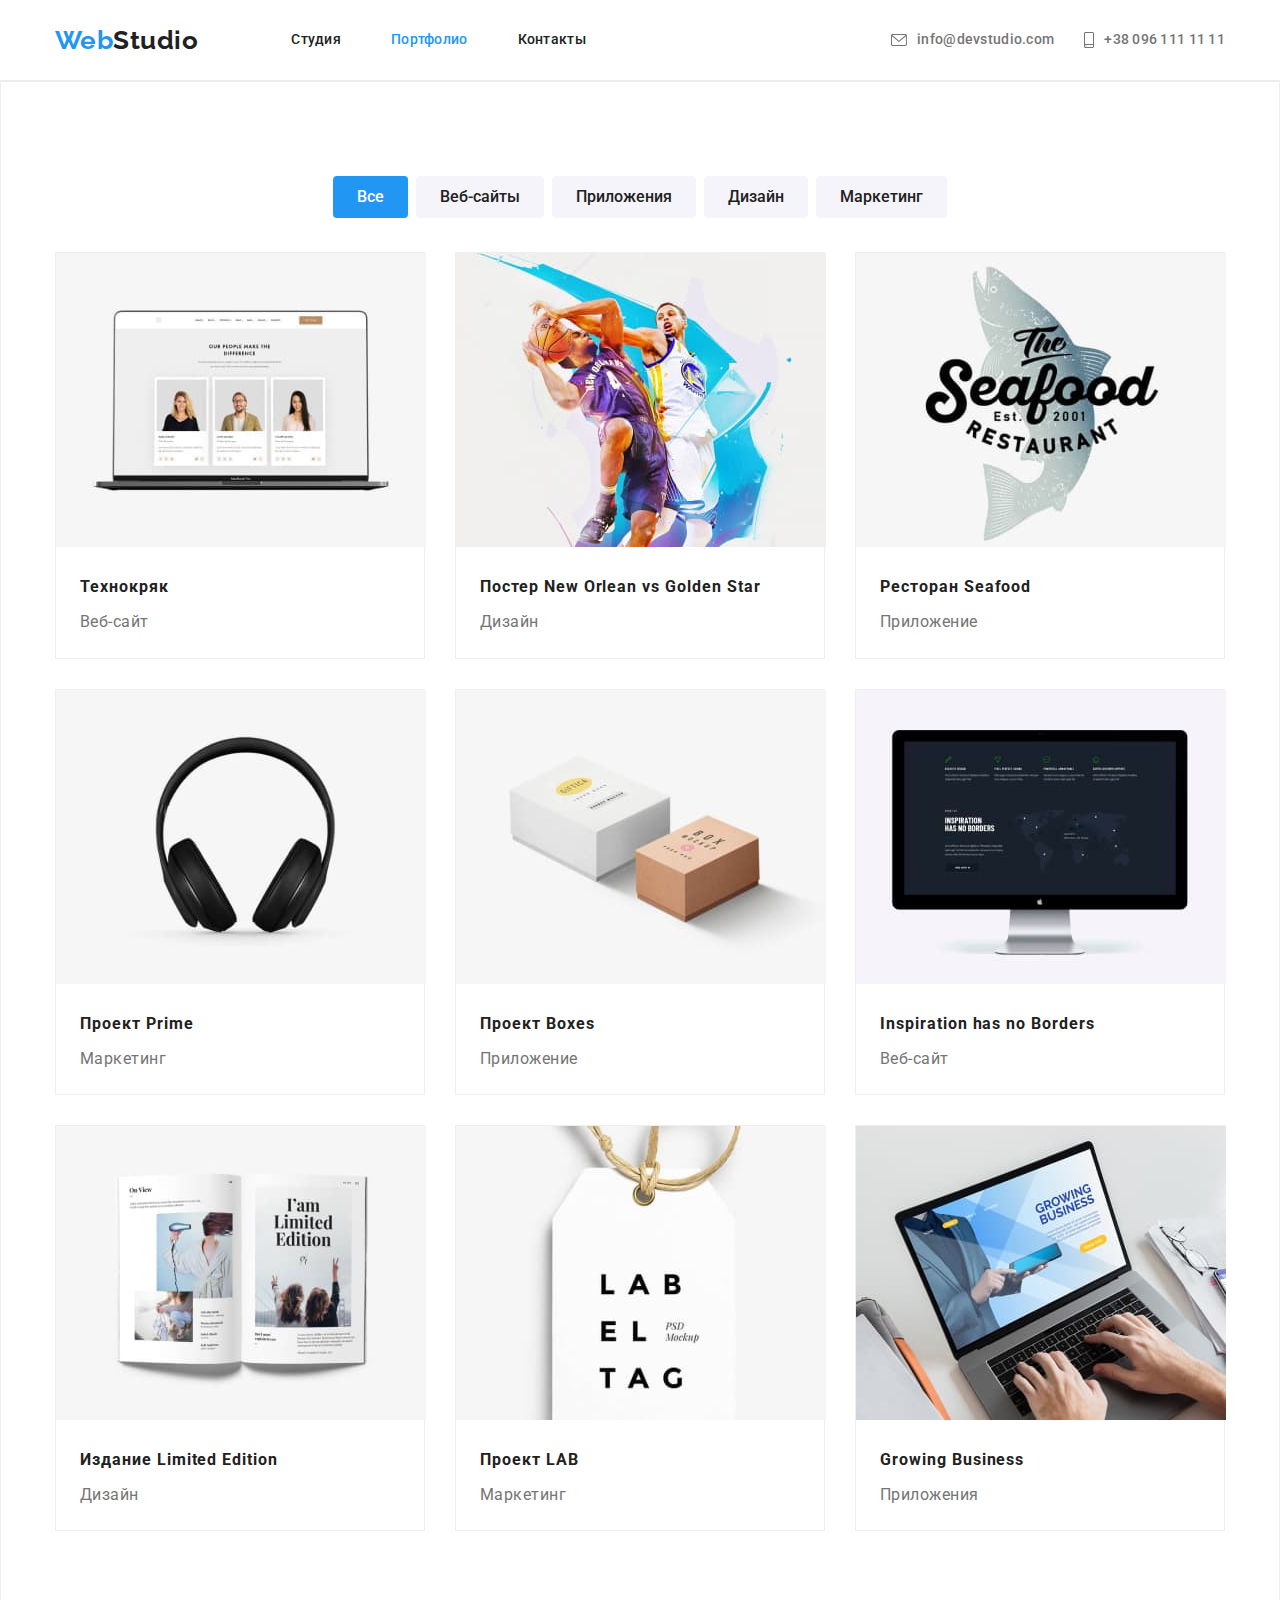
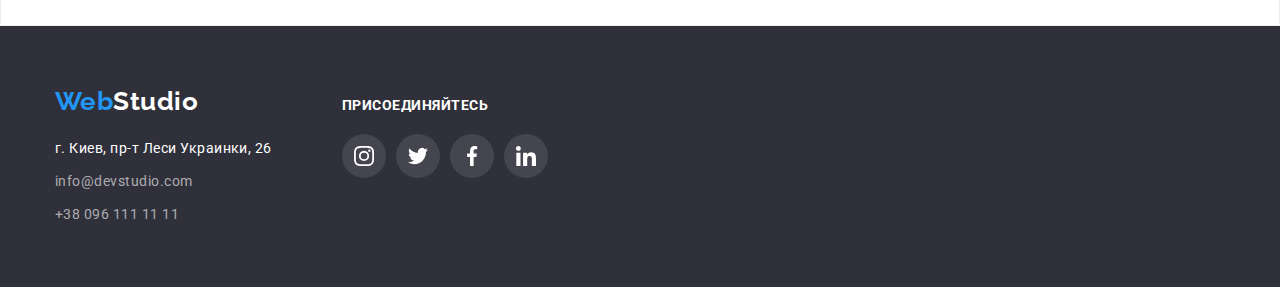
==== portfolio.html @ b1243d4d "start" ====
<!DOCTYPE html>
<html lang="en">
<head>
    <meta charset="UTF-8">
    <meta http-equiv="X-UA-Compatible" content="IE=edge">
    <meta name="viewport" content="width=device-width, initial-scale=1.0">
    <title>Portfolio</title>
    <link rel="stylesheet" href="https://cdnjs.cloudflare.com/ajax/libs/modern-normalize/1.1.0/modern-normalize.min.css">
    <link href="https://fonts.googleapis.com/css2?family=Raleway:wght@700&family=Roboto:wght@400;500;700;900&display=swap"
        rel="stylesheet">
    <link rel="stylesheet" href="./css/styles.css" />
</head>
<body>
    <!-- Шапка-->
    <header class="header-page">
        <div class="container logo-nav-contacts">
            <nav class="logo-nav">
                <a href="./index.html" class="logo"><span class="logostyle">Web</span>Studio</a>
                <ul class="site-nav list">
                    <li class="item"><a href="./index.html" class="link">Студия</a></li>
                    <li class="item"><a href="./portfolio.html" class="link current">Портфолио</a></li>
                    <li class="item"><a href="./contacts.html" class="link">Контакты</a></li>
                </ul>
            </nav>
            <ul class="header-address list">
                <li class="contact-item">
                    <a href="mailto:info@devstudio.com" class="header-contact">
                        <svg class="contact-icon" width="16" height="12">
                            <use href="./images/icon.svg#icon-mail"></use>
                        </svg>
                        info@devstudio.com</a>
                </li>
                <li class="contact-item">
                    <a href="tel:+380961111111" class="header-contact">
                        <svg class="contact-icon" width="10" height="16">
                            <use href="./images/icon.svg#icon-mobile"></use>
                        </svg>
                        +38 096 111 11 11</a>
                </li>
            </ul>
        </div>
    </header>
<main>
    <!-- Наши проекты -->
    <section class="section project">
    <div class="container">
        <h1 class="visually-hidden">Наши проекты</h1>
        <ul class="button-type list">
            <li class="project-item"><button type="button" class="button-projects all">Все</button></li>
            <li class="project-item"><button type="button" class="button-projects">Веб-сайты</button></li>
            <li class="project-item"><button type="button" class="button-projects">Приложения</button></li>
            <li class="project-item"><button type="button" class="button-projects">Дизайн</button></li>
            <li class="project-item"><button type="button" class="button-projects">Маркетинг</button></li>
        </ul>
        <ul class="projects-type list">
            <li class="project-box">
                <img src="./images/techcrack.jpg" alt="techcrack" class="project-img" />
                <h3 class="portfolio-projects">Технокряк</h3>
                <p class="portfolio-type">Веб-сайт</p>
            </li>
            <li class="project-box">
                <img src="./images/New-Orlean.jpg" alt="Poster New Orlean" class="project-img" />
                <h3 class="portfolio-projects">Постер New Orlean vs Golden Star</h3>
                <p class="portfolio-type">Дизайн</p>
            </li>
            <li class="project-box">
                <img src="./images/restaraunt-sea-food.jpg" alt="restaraunt Sea Food" class="project-img" />
                <h3 class="portfolio-projects">Ресторан Seafood</h3>
                <p class="portfolio-type">Приложение</p>
            </li>
            <li class="project-box">
                <img src="./images/project-prime.jpg" alt="project Prime" class="project-img" />
                <h3 class="portfolio-projects">Проект Prime</h3>
                <p class="portfolio-type">Маркетинг</p>
            </li>
            <li class="project-box">
                <img src="./images/project-boxes.jpg" alt="project Boxes" class="project-img" />
                <h3 class="portfolio-projects">Проект Boxes</h3>
                <p class="portfolio-type">Приложение</p>
            </li>
            <li class="project-box">
                <img src="./images/inspirations.jpg" alt="Inspiration has no Borders" class="project-img" />
                <h3 class="portfolio-projects">Inspiration has no Borders</h3>
                <p class="portfolio-type">Веб-сайт</p>
            </li>
            <li class="project-box">
                <img src="./images/limited-edition.jpg" alt="Limited Edition" class="project-img" />
                <h3 class="portfolio-projects">Издание Limited Edition</h3>
                <p class="portfolio-type">Дизайн</p>
            </li>
            <li class="project-box">
                <img src="./images/project-lab.jpg" alt="project LAB" class="project-img" />
                <h3 class="portfolio-projects">Проект LAB</h3>
                <p class="portfolio-type">Маркетинг</p>
            </li>
            <li class="project-box">
                <img src="./images/growing-business.jpg" alt="Growing Business" class="project-img" />
                <h3 class="portfolio-projects">Growing Business</h3>
                <p class="portfolio-type">Приложения</p>
            </li>
        </ul>
    </div>
    </section>
</main>
        <!--подвал-->
        <footer class="footer-main">
            <div class="container footer">
                <div class="footer-logo-address">
                    <a href="./index.html" class="logo"><span class="logostyle">Web</span>Studio</a>
                    <address class="footer-address">
                        <ul class="address list">
                            <li class="address-item"><a href="" class="location">г. Киев, пр-т Леси Украинки, 26</a></li>
                            <li class="address-item"><a href="mailto:info@devstudio.com"
                                    class="footer-contacts">info@devstudio.com</a></li>
                            <li class="address-item"><a href="tel:+380961111111" class="footer-contacts">+38 096 111 11 11</a>
                            </li>
                        </ul>
                    </address>
                </div>
                <div class="footer-social">
                    <h3 class="social-title">Присоединяйтесь</h3>
                    <ul class="social list">
                        <li class="social-item">
                            <button class="button-social">
                                <svg class="button-icon-social" width="20" height="20">
                                    <use href="./images/icon.svg#icon-instagram"></use>
                                </svg>
                            </button>
                        </li>
                        <li class="social-item">
                            <button class="button-social">
                                <svg class="button-icon-social" width="20" height="20">
                                    <use href="./images/icon.svg#icon-twitter"></use>
                                </svg>
                            </button>
                        </li>
                        <li class="social-item">
                            <button class="button-social">
                                <svg class="button-icon-social" width="20" height="20">
                                    <use href="./images/icon.svg#icon-facebook"></use>
                                </svg>
                            </button>
                        </li>
                        <li class="social-item">
                            <button class="button-social">
                                <svg class="button-icon-social" width="20" height="20">
                                    <use href="./images/icon.svg#icon-linkedin"></use>
                                </svg>
                            </button>
                        </li>
                    </ul>
                </div>
            </div>
        </footer>
    </body>
</html>
---- css/styles.css ----
:root {
    --primary-text-color: #212121;
    --secondary-text-color: #757575;
    --title-text-color: #212121;
    --accent-color: #2196F3;
    --primary-white-color: #ffffff;
    --secondary-background-color: #2F303A;
    --primary-icon-color: #AFB1B8;
}
body { background: #ffffff;
    color: var(--primary-text-color);
    font-family: Roboto, sans-serif;
    letter-spacing: 0.03em;
}
/*Утилиты для списков*/
.list {
    list-style: none;
    padding: 0;
    margin: 0;

}
/* Контейнер */
.container {
    margin: 0 auto;
    width: 1200px;
    padding-left: 15px;
    padding-right: 15px;
}
/* Базовые параметры секций */
.section {
    padding-top: 94px;
    padding-bottom: 94px;
}
/* Загаловки секций*/
.section-title {
    margin-top: 0;
    margin-bottom: 50px;
    text-align: center;
    color: var(--primary-text-color);
    font-weight: 700;
    font-size: 36px;
    line-height: 1.17;
}
/* Линия для шапки */
.header-page {
    border-bottom: 1px solid #ECECEC;
    background-color: var(--primary-white-color);
}
/* Логотип */
.logo {
    color: var(--primary-text-color);
    font-family: Raleway, sans-serif;
    font-size: 26px;
    font-weight: 700;
    line-height: 1.19;
    text-decoration: none;
}
.logostyle {
    color: var(--accent-color)
}
/*Шапка*/
.logo-nav-contacts {
    display: flex;
    align-items: center;
}
/*Навигация в шапке*/
.logo-nav {
    display: flex;
    align-items: center;
}

.link {
    color: var(--primary-text-color);
    font-size: 14px;
    font-weight: 500;
    line-height: 1.14;
    letter-spacing: 0.02em;
    text-decoration: none;
}
.site-nav {
    display: flex;
    margin-left: 93px;
}
    .site-nav .item {
    margin-right: 50px;
}
/*второй вариант отступа(для конспекта)
.site-nav .item:not(:last-child)
margin-rigth:40px; 
----------------------------*/

.site-nav .link {
    display: block;
    padding-top: 32px;
    padding-bottom: 32px;
}
.site-nav .link:hover,
.site-nav .link:focus {
    color: var(--accent-color);
}
.site-nav .link.current {
    color: var(--accent-color);
}
/* Контакты в шапке */
.header-address {
    display: flex;
    margin-left: auto;
    align-items: center;
}
.header-address .contact-item+.contact-item {
    margin-left: 30px;
}
.header-contact {
    display: flex;
    font-size: 14px;
    font-weight: 500;
    line-height: 1.14;
    letter-spacing: 0.02em;
    text-decoration: none;
    color: var(--secondary-text-color);
    align-items: center;
    justify-content: center;
    padding-top: 32px;
    padding-bottom: 32px;
}
.header-contact:hover,
.header-contact:focus {
    color: var(--accent-color)
}
.contact-icon {
    margin-right: 10px;
    fill: currentColor; 
    vertical-align:middle;
}
/* Hero / Эффективные решения */
.section.hero { 
    background-repeat: no-repeat;
    background-position: center;
    background-size: cover;
    background-color: #C4C4C4;
    border: 1px solid #000000;
    text-align: center;
    max-width: 1600px;
    padding: 200px 0;
    margin-left: auto;
    margin-right: auto;
    background-image: linear-gradient(
        to right,
    rgba(47, 48, 58, 0.4),
    rgba(47, 48, 58, 0.4)),
    url(../images/main-img.jpg);
}
.hero-title {
    margin-top: 0;
    margin-bottom: 0;
    color: var(--primary-white-color);
    font-weight: 900;
    font-size: 44px;
    line-height: 1.36;
    letter-spacing: 0.06em;
    text-transform: uppercase;
    max-width: 700px;
    margin-left: auto;
    margin-right: auto;
}
.button-primary {
    color: var(--primary-white-color);
    background-color: var(--accent-color);
    font-weight: 700;
    font-size: 16px;
    line-height: 1.88;
    letter-spacing: 0.06em;
    text-align: center;
    text-decoration: none;
    box-shadow: 0px 4px 4px rgba(0, 0, 0, 0.15);
    border-radius: 4px;
    border-color: transparent;
    padding: 10px 32px;
    min-width: 200px;
    margin-top: 30px;
    cursor: pointer;
}
/* Hidden */
.visually-hidden {
    position: absolute;
    width: 1px;
    height: 1px;
    margin: -1px;
    border: 0;
    padding: 0;

    white-space: nowrap;
    clip-path: inset(100%);
    clip: rect(0 0 0 0);
    overflow: hidden;
}
/* Work / Наши преймущества (с условным заголовком) */
.section.work{
    margin-top: 0;
    margin-bottom: 0;
    padding-top: 94px;
    padding-bottom: 0;
    background-color: #ffffff;
}
.work {
    display: flex;
}
.work-item {
    margin-right: 30px;
}
.work-item:last-child {
    margin-right: 0;
}

.button-work {
    background-color: #F5F4FA;
    display: flex;
    width: 270px;
    height: 120px;
    border: none;
    margin-bottom: 30px;
    padding: 0;
    align-items: center;
    justify-content: center;
}
.button-icon-work {
    width: 70px;
    height: 70px;
}
.work-title {
    font-weight: 700;
    font-size: 14px;
    line-height: 1.14;
    text-transform: uppercase;
    margin-top: 0;
    margin-bottom: 10px;
}
.work-description {
    margin-top: 0;
    margin-bottom: 0;
    font-size: 14px;
    font-weight: 400;
    line-height: 1.71;
    color: var(--secondary-text-color);
}
/* Services / Чем мы занимаемся */
.about {
    display: flex;
}

.about .item {
    margin-right: 30px;
}
.about .item:last-child {
    margin-right: 0;
}
/* Изображения для about */
.about-image {
    width: 370px;
}
/* Our team / Наша команда*/
.section.team {
    background-color: #F5F4FA;
}
.team-box {
    display: flex;
}
.team-item {
    width: 270px;
    margin-top: 0;
    margin-bottom: 0;
    margin-right: 30px;
    background-color: #ffffff;
    box-shadow: 0px 1px 3px rgba(0, 0, 0, 0.12),
                0px 1px 1px rgba(0, 0, 0, 0.14),
                0px 2px 1px rgba(0, 0, 0, 0.2);
    border-radius: 0px 0px 4px 4px;
}
.team-item:last-child {
    margin-right: 0;
}
.our-team {
    margin-top: 0;
    margin-bottom: 10px;
    font-size: 16px;
    font-weight: 500;
    line-height: 1.17;
}
.team-speciality {
    margin-top: 0;
    margin-bottom: 16px;
    font-size: 16px;
    font-weight: 400;
    line-height: 1.17;
    color: var(--secondary-text-color);
}
.team-thumbs {
    padding-top: 30px;
    padding-bottom: 30px;
    padding-left: 32px;
    padding-right: 32px;
    text-align: center;
}
/* Кнопки social link*/
.team-social.list {
    display: flex;

}
.team-social-item {
    display: flex;
    margin-right: 10px;
}
.team-social-item:last-child {
    margin-right: 0;
}
.button-team-social {
    display: flex;
    padding: 0;
    border: none;
    color: var(--primary-icon-color);
    background: #ffffff;
    width: 44px;
    height: 44px;
    align-items: center;
    justify-content: center;
}
.button-team-icon-social {
    fill: currentColor;
    width: 20px;
    height: 20px;
}
.button-team-social:hover {
    color: #ffffff;
    background-color: var(--accent-color);
    border: none;
    border-radius: 50%;
}
/* Clients / Постоянные клиенты */
.clients.list {
    display: flex;
}
.clients-item {
    margin-right: 30px;
}
.clients-item:last-child {
    margin-right: 0;
}
.button-clients {
    display: flex;
    border: 1px solid var(--primary-icon-color);
    border-radius: 4px;
    color: var(--primary-icon-color);
    width: 170px;
    height: 92px;
    cursor: pointer;
    align-items: center;
    justify-content: center;
}
.button-icon-clients {
    fill: currentcolor;
    width: 106px;
    height: 60px;
}
.button-clients:hover {
    color: var(--accent-color);
    border: 1px solid var(--accent-color);
}
/*Подвал*/
footer {
    background-color: var(--secondary-background-color);
    padding: 60px 0;
}
.footer-logo-address > .logo {
    color: #ffffff;
}
address {
    margin-top: 20px;
    margin-bottom: 0;
}
.address-item {
    margin-bottom: 9px;
}
.address-item:last-child {
    margin-bottom: 0;
}
.location {
    color: #FFFFFF;
    font-size: 14px;
    font-weight: 400;
    line-height: 1.71;
    text-decoration: none;
    font-style: normal;
}
.footer-contacts {
    color: rgba(255, 255, 255, 0.6);
    font-size: 14px;
    font-weight: 400;
    line-height: 1.71;
    text-decoration: none;
    font-style: normal;
}

.footer-contacts:hover,
.footer-contacts:focus {
    color: var(--accent-color);
}
.footer-main {
    padding-top: 60px;
    padding-bottom: 60px;
}
.footer {
    display: flex;
    flex-direction: row;
    align-items: baseline;
}
.footer-logo-address {
    padding: 0;
    margin-right: 70px;
}

.social-title {
    margin: 0;
    font-weight: 700;
    font-size: 14px;
    line-height: 1.14;
    text-transform: uppercase;
    color: var(--primary-white-color);
}
/* Кнопки social link в подвале */
.social.list {
    display: flex;
    margin-top: 20px;
}
.social-item {
    display: flex;
    margin-right: 10px;
}
.social-item:last-child {
    margin-right: 0;
}
.button-social {
    display: flex;
    padding: 0;
    border: none;
    border-radius: 50%;
    color: #ffffff;
    background: rgba(255, 255, 255, 0.1);
    width: 44px;
    height: 44px;
    align-items: center;
    justify-content: center;
}
.button-icon-social {
    fill: currentcolor;
    width: 20px;
    height: 20px;
}
.button-social:hover {
    background-color: var(--accent-color)
}
/*Портфолио*/
.section.project {
    background-color: #ffffff;
    border: 1px solid #EEEEEE;
}
/*Кнопки в портфолио (с условным заголовком)*/
.button-type {
    display: flex;
    margin-bottom: 34px;
    margin-top: 0;
    justify-content: center;
}
.button-projects {
    color: var(--primary-text-color);
    background-color: #F5F4FA;
    font-weight: 500;
    font-size: 16px;
    line-height: 1.63;
    border-radius: 4px;
    border-color: transparent;
    padding: 6px 22px 6px 22px;
    cursor: pointer;
}
.button-projects:hover,
.button-projects:focus {
    color: var(--primary-white-color);
    background-color: var(--accent-color);
}
.button-projects.all {
    color: var(--primary-white-color);
    background-color: var(--accent-color);
}
/* Projects / Cписок проектов в портфолио */
.projects-type {
    display: flex;
    flex-wrap: wrap;
}
.project-box {
    background: #FFFFFF;
    border: 1px solid #EEEEEE;
    width: 370px;
    margin-right: 30px;
    margin-bottom: 30px;
}
.project-box:nth-child(3n) {
    margin-right: 0;
}
.project-box:nth-last-child(-n + 3) {
    margin-bottom: 0;
}
.project-img {
    width: 370px;
    margin-top: 0;
    margin-bottom: 20px;
}
.portfolio-projects {
    margin: 0 24px 4px 24px;
    color: var(--primary-text-color);
    font-size: 16px;
    font-weight: 700;
    line-height: 2;
    letter-spacing: 0.06em;
}
.portfolio-type {
    margin: 0 24px 20px 24px;
    color: var(--secondary-text-color);
    font-size: 16px;
    font-weight: 400;
    line-height: 1.88;
}
.project-item {
    margin-right: 8px;
}
.project-item:last-child {
    margin-right: 0;
}
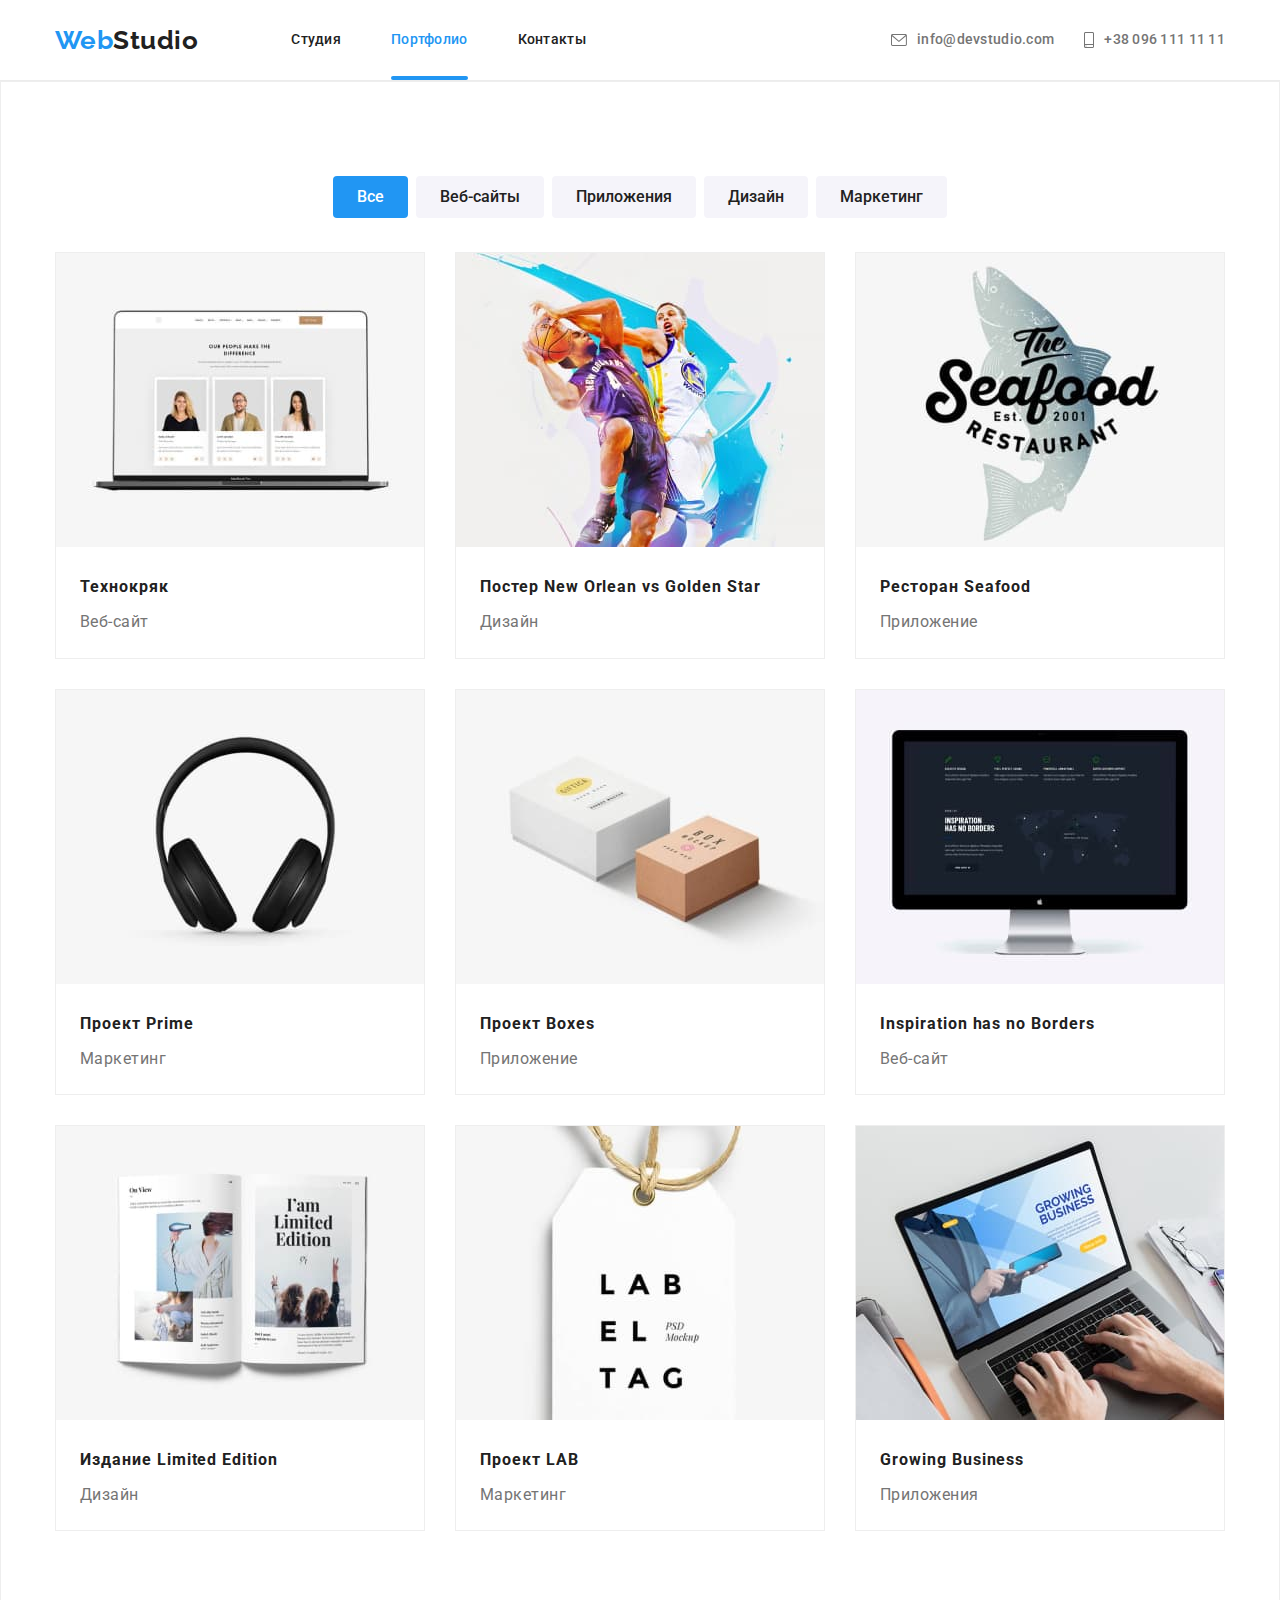
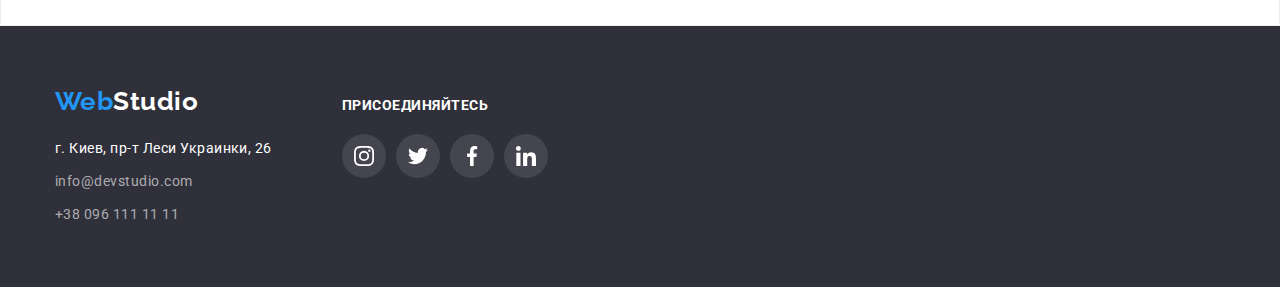
==== commit ae2ef8fd: "на проверку" ====
--- a/portfolio.html
+++ b/portfolio.html
@@ -17,9 +17,9 @@
             <nav class="logo-nav">
                 <a href="./index.html" class="logo"><span class="logostyle">Web</span>Studio</a>
                 <ul class="site-nav list">
-                    <li class="item"><a href="./index.html" class="link">Студия</a></li>
-                    <li class="item"><a href="./portfolio.html" class="link current">Портфолио</a></li>
-                    <li class="item"><a href="./contacts.html" class="link">Контакты</a></li>
+                    <li class="site-nav-item"><a href="./index.html" class="link">Студия</a></li>
+                    <li class="site-nav-item"><a href="./portfolio.html" class="link current">Портфолио</a></li>
+                    <li class="site-nav-item"><a href="./contacts.html" class="link">Контакты</a></li>
                 </ul>
             </nav>
             <ul class="header-address list">
@@ -54,47 +54,83 @@
         </ul>
         <ul class="projects-type list">
             <li class="project-box">
-                <img src="./images/techcrack.jpg" alt="techcrack" class="project-img" />
+                <div class="project-thumb"> 
+                    <img src="./images/techcrack.jpg" alt="techcrack" class="project-img" />
+                    <a href="" class="project-description">Ресурс предлагает комплексные предложения с разным уровнем функционала и сервисов. Все это позволит посетителю получить
+                    исчерпывающие сведения о компании или частном лице.</a>
+                </div>
                 <h3 class="portfolio-projects">Технокряк</h3>
                 <p class="portfolio-type">Веб-сайт</p>
             </li>
             <li class="project-box">
-                <img src="./images/New-Orlean.jpg" alt="Poster New Orlean" class="project-img" />
+                <div class="project-thumb">
+                    <img src="./images/New-Orlean.jpg" alt="Poster New Orlean" class="project-img" />
+                    <a href="" class="project-description">Ресурс предлагает комплексные предложения с разным уровнем функционала и сервисов. Все это позволит посетителю получить
+                    исчерпывающие сведения о компании или частном лице.</a>
+                </div>
                 <h3 class="portfolio-projects">Постер New Orlean vs Golden Star</h3>
                 <p class="portfolio-type">Дизайн</p>
             </li>
             <li class="project-box">
-                <img src="./images/restaraunt-sea-food.jpg" alt="restaraunt Sea Food" class="project-img" />
-                <h3 class="portfolio-projects">Ресторан Seafood</h3>
+                <div class="project-thumb">
+                    <img src="./images/restaraunt-sea-food.jpg" alt="restaraunt Sea Food" class="project-img" />
+                    <a href="" class="project-description">Ресурс предлагает комплексные предложения с разным уровнем функционала и сервисов. Все
+                        это позволит посетителю получить исчерпывающие сведения о компании или частном лице.</a>
+                    </div>
+                    <h3 class="portfolio-projects">Ресторан Seafood</h3>
                 <p class="portfolio-type">Приложение</p>
             </li>
             <li class="project-box">
-                <img src="./images/project-prime.jpg" alt="project Prime" class="project-img" />
+                <div class="project-thumb">
+                    <img src="./images/project-prime.jpg" alt="project Prime" class="project-img" />
+                    <a href="" class="project-description">Ресурс предлагает комплексные предложения с разным уровнем функционала и
+                        сервисов. Все это позволит посетителю получить исчерпывающие сведения о компании или частном лице.</a>
+                    </div>
                 <h3 class="portfolio-projects">Проект Prime</h3>
                 <p class="portfolio-type">Маркетинг</p>
             </li>
             <li class="project-box">
-                <img src="./images/project-boxes.jpg" alt="project Boxes" class="project-img" />
+                <div class="project-thumb">
+                    <img src="./images/project-boxes.jpg" alt="project Boxes" class="project-img" />
+                    <a href="" class="project-description">Ресурс предлагает комплексные предложения с разным уровнем функционала и
+                        сервисов. Все это позволит посетителю получить исчерпывающие сведения о компании или частном лице.</a>
+                    </div>
                 <h3 class="portfolio-projects">Проект Boxes</h3>
                 <p class="portfolio-type">Приложение</p>
             </li>
             <li class="project-box">
-                <img src="./images/inspirations.jpg" alt="Inspiration has no Borders" class="project-img" />
+                <div class="project-thumb">
+                    <img src="./images/inspirations.jpg" alt="Inspiration has no Borders" class="project-img" />
+                    <a href="" class="project-description">Ресурс предлагает комплексные предложения с разным уровнем функционала и
+                        сервисов. Все это позволит посетителю получить исчерпывающие сведения о компании или частном лице.</a>
+                </div>
                 <h3 class="portfolio-projects">Inspiration has no Borders</h3>
                 <p class="portfolio-type">Веб-сайт</p>
             </li>
             <li class="project-box">
-                <img src="./images/limited-edition.jpg" alt="Limited Edition" class="project-img" />
+                <div class="project-thumb">
+                    <img src="./images/limited-edition.jpg" alt="Limited Edition" class="project-img" />
+                    <a href="" class="project-description">Ресурс предлагает комплексные предложения с разным уровнем функционала и
+                        сервисов. Все это позволит посетителю получить исчерпывающие сведения о компании или частном лице.</a>
+                </div>
                 <h3 class="portfolio-projects">Издание Limited Edition</h3>
                 <p class="portfolio-type">Дизайн</p>
             </li>
             <li class="project-box">
-                <img src="./images/project-lab.jpg" alt="project LAB" class="project-img" />
+                <div class="project-thumb">
+                    <img src="./images/project-lab.jpg" alt="project LAB" class="project-img" />
+                    <a href="" class="project-description">Ресурс предлагает комплексные предложения с разным уровнем функционала и
+                        сервисов. Все это позволит посетителю получить исчерпывающие сведения о компании или частном лице.</a>
+                </div>
                 <h3 class="portfolio-projects">Проект LAB</h3>
                 <p class="portfolio-type">Маркетинг</p>
             </li>
             <li class="project-box">
-                <img src="./images/growing-business.jpg" alt="Growing Business" class="project-img" />
+                <div class="project-thumb">
+                    <img src="./images/growing-business.jpg" alt="Growing Business" class="project-img" />
+                    <a href="" class="project-description">Ресурс предлагает комплексные предложения с разным уровнем функционала и
+                        сервисов. Все это позволит посетителю получить исчерпывающие сведения о компании или частном лице.</a>
+                </div>
                 <h3 class="portfolio-projects">Growing Business</h3>
                 <p class="portfolio-type">Приложения</p>
             </li>
--- a/css/styles.css
+++ b/css/styles.css
@@ -81,7 +81,7 @@
     display: flex;
     margin-left: 93px;
 }
-    .site-nav .item {
+    .site-nav-item {
     margin-right: 50px;
 }
 /*второй вариант отступа(для конспекта)
@@ -93,13 +93,26 @@
     display: block;
     padding-top: 32px;
     padding-bottom: 32px;
+    transition: color 250ms cubic-bezier(0.4, 0, 0.2, 1);
 }
 .site-nav .link:hover,
 .site-nav .link:focus {
     color: var(--accent-color);
+    
 }
 .site-nav .link.current {
     color: var(--accent-color);
+    position: relative;
+}
+.site-nav .link.current::after {
+    position: absolute;
+    content: "";
+    bottom: 0;
+    left: 0;
+    border-radius: 4px;
+    height: 4px;
+    width: 100%;
+    background-color: var(--accent-color);
 }
 /* Контакты в шапке */
 .header-address {
@@ -122,6 +135,7 @@
     justify-content: center;
     padding-top: 32px;
     padding-bottom: 32px;
+    transition: color 250ms cubic-bezier(0.4, 0, 0.2, 1);
 }
 .header-contact:hover,
 .header-contact:focus {
@@ -243,16 +257,34 @@
     line-height: 1.71;
     color: var(--secondary-text-color);
 }
-/* Services / Чем мы занимаемся */
+/* About / Чем мы занимаемся */
 .about {
     display: flex;
 }
 
-.about .item {
+.about-item {
     margin-right: 30px;
-}
-.about .item:last-child {
-    margin-right: 0;
+    position: relative;
+    display: flex;
+}
+.about-item:last-child {
+    margin-right: 0;
+}
+.about-subject {
+    position: absolute;
+    left: 0;
+    bottom: 0;
+    margin: 0;
+    padding: 27px 0;
+    width: 100%;
+    height: 70px;
+    background: rgba(47, 48, 58, 0.8);
+    font-weight: 700;
+    font-size: 14px;
+    line-height: 1.14;
+    text-align: center;
+    text-transform: uppercase;
+    color: #FFFFFF;
 }
 /* Изображения для about */
 .about-image {
@@ -323,6 +355,8 @@
     height: 44px;
     align-items: center;
     justify-content: center;
+    transition: color 250ms cubic-bezier(0.4, 0, 0.2, 1), 
+                background-color 250ms cubic-bezier(0.4, 0, 0.2, 1);
 }
 .button-team-icon-social {
     fill: currentColor;
@@ -355,6 +389,8 @@
     cursor: pointer;
     align-items: center;
     justify-content: center;
+    transition: color 250ms cubic-bezier(0.4, 0, 0.2, 1),
+                border 250ms cubic-bezier(0.4, 0, 0.2, 1);
 }
 .button-icon-clients {
     fill: currentcolor;
@@ -449,6 +485,7 @@
     height: 44px;
     align-items: center;
     justify-content: center;
+    transition: background-color 250ms cubic-bezier(0.4, 0, 0.2, 1);
 }
 .button-icon-social {
     fill: currentcolor;
@@ -508,6 +545,33 @@
 .project-box:nth-last-child(-n + 3) {
     margin-bottom: 0;
 }
+.project-box:hover .project-description {
+    opacity: 1;
+    transform: translateY(0);
+}
+.project-thumb {
+    position: relative;
+    overflow: hidden;
+}
+.project-description {
+    position: absolute;
+    left: 0;
+    top: 0;
+    margin: 0;
+    padding: 63px 24px;
+    width: 370px;
+    height: 294px;
+    background-color: rgba(33, 150, 243, 0.9);
+    font-weight: 400;
+    font-size: 18px;
+    line-height: 1.56;
+    text-align: center;
+    text-decoration: none;
+    color: #FFFFFF;
+    opacity: 0;
+    transform: translateY(404px);
+    transition: transform 250ms cubic-bezier(0.4, 0, 0.2, 1);
+}
 .project-img {
     width: 370px;
     margin-top: 0;
@@ -535,3 +599,57 @@
     margin-right: 0;
 }
 
+/* Модальное окно */
+.backdrop {
+    position: fixed;
+    top: 0;
+    left: 0;
+    width: 100%;
+    height: 100%;
+    background-color: rgba(0, 0, 0, 0.2);
+
+    transition: opacity 250ms cubic-bezier(0.4, 0, 0.2, 1);
+}
+.backdrop.is-hidden {
+    opacity: 0;
+    pointer-events: none;
+}
+.backdrop.is-hidden .modal {
+    transform: translate(-50%, -80%) scale(0.39);
+}
+.modal {
+    position: absolute;
+    top: 50%;
+    left: 50%;
+    opacity: 1;
+    min-width: 528px;
+    min-height: 581px;
+    background-color: #ffffff;
+    box-shadow: 0px 1px 3px rgba(0, 0, 0, 0.12),
+                0px 1px 1px rgba(0, 0, 0, 0.14),
+                0px 2px 1px rgba(0, 0, 0, 0.2);
+    border-radius: 4px;
+    transform: translate(-50%, -50%) scale(1);
+    transition: transform 1000ms cubic-bezier(0.4, 0, 0.2, 1),
+    opacity 250ms cubic-bezier(0.4, 0, 0.2, 1);
+}
+.button-close {
+    display: flex;
+    margin-left: auto;
+    margin-right: 8px;
+    margin-top: 8px;
+    border-radius: 50%;
+    border: 1px solid rgba(0, 0, 0, 0.1);
+    color: #000000;
+    background: #ffffff;
+    width: 30px;
+    height: 30px;
+    align-items: center;
+    justify-content: center;
+}
+
+.button-icon-close {
+    fill: currentColor;
+    width: 11px;
+    height: 11px;
+}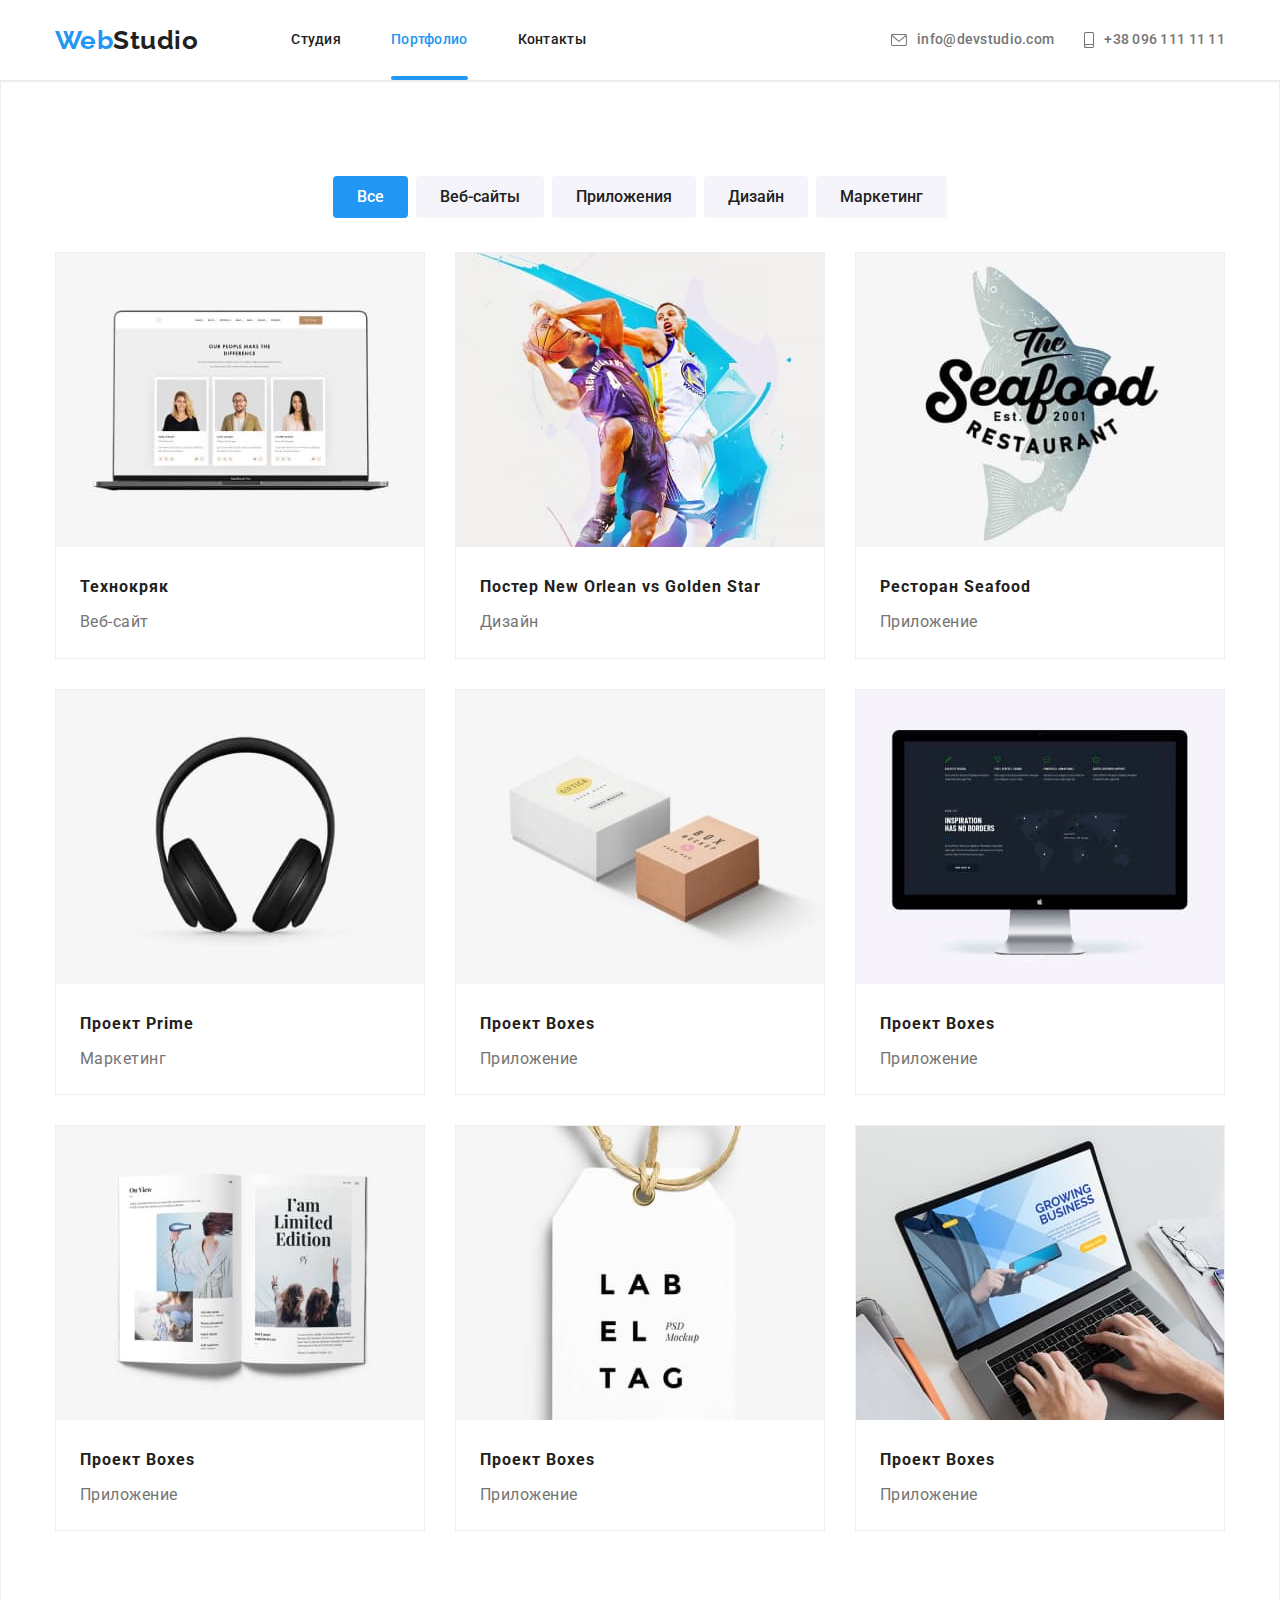
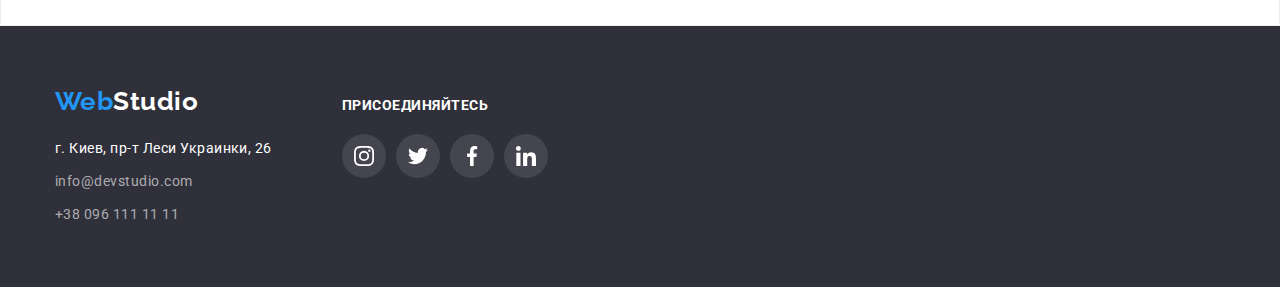
==== commit bc678f06: "Final" ====
--- a/portfolio.html
+++ b/portfolio.html
@@ -13,173 +13,205 @@
 <body>
     <!-- Шапка-->
     <header class="header-page">
-        <div class="container logo-nav-contacts">
-            <nav class="logo-nav">
-                <a href="./index.html" class="logo"><span class="logostyle">Web</span>Studio</a>
+        <div class="header-page__meta container ">
+            <nav class="header-page__nav">
+                <a href="./index.html" class="logo"><span class="logo__style">Web</span>Studio</a>
                 <ul class="site-nav list">
-                    <li class="site-nav-item"><a href="./index.html" class="link">Студия</a></li>
-                    <li class="site-nav-item"><a href="./portfolio.html" class="link current">Портфолио</a></li>
-                    <li class="site-nav-item"><a href="./contacts.html" class="link">Контакты</a></li>
+                    <li class="site-nav__item"><a href="./index.html" class="site-nav__link">Студия</a></li>
+                    <li class="site-nav__item"><a href="./portfolio.html" class="site-nav__link current">Портфолио</a></li>
+                    <li class="site-nav__item"><a href="./contacts.html" class="site-nav__link">Контакты</a></li>
                 </ul>
             </nav>
-            <ul class="header-address list">
-                <li class="contact-item">
-                    <a href="mailto:info@devstudio.com" class="header-contact">
-                        <svg class="contact-icon" width="16" height="12">
+            <ul class="contact list">
+                <li class="contact__item">
+                    <a href="mailto:info@devstudio.com" class="contact__link">
+                        <svg class="contact__icon" width="16" height="12">
                             <use href="./images/icon.svg#icon-mail"></use>
                         </svg>
                         info@devstudio.com</a>
                 </li>
-                <li class="contact-item">
-                    <a href="tel:+380961111111" class="header-contact">
-                        <svg class="contact-icon" width="10" height="16">
+                <li class="contact__item">
+                    <a href="tel:+380961111111" class="contact__link">
+                        <svg class="contact__icon" width="10" height="16">
                             <use href="./images/icon.svg#icon-mobile"></use>
                         </svg>
                         +38 096 111 11 11</a>
                 </li>
-            </ul>
+            </ul>  
         </div>
     </header>
 <main>
     <!-- Наши проекты -->
-    <section class="section project">
+<section class="portfolio section">
     <div class="container">
         <h1 class="visually-hidden">Наши проекты</h1>
-        <ul class="button-type list">
-            <li class="project-item"><button type="button" class="button-projects all">Все</button></li>
-            <li class="project-item"><button type="button" class="button-projects">Веб-сайты</button></li>
-            <li class="project-item"><button type="button" class="button-projects">Приложения</button></li>
-            <li class="project-item"><button type="button" class="button-projects">Дизайн</button></li>
-            <li class="project-item"><button type="button" class="button-projects">Маркетинг</button></li>
+        <ul class="type list">
+        <li class="type__item"><button type="button" class="type__button type__button--current">Все</button></li>
+        <li class="type__item"><button type="button" class="type__button">Веб-сайты</button></li>
+        <li class="type__item"><button type="button" class="type__button">Приложения</button></li>
+        <li class="type__item"><button type="button" class="type__button">Дизайн</button></li>
+        <li class="type__item"><button type="button" class="type__button">Маркетинг</button></li>
         </ul>
-        <ul class="projects-type list">
-            <li class="project-box">
-                <div class="project-thumb"> 
-                    <img src="./images/techcrack.jpg" alt="techcrack" class="project-img" />
-                    <a href="" class="project-description">Ресурс предлагает комплексные предложения с разным уровнем функционала и сервисов. Все это позволит посетителю получить
-                    исчерпывающие сведения о компании или частном лице.</a>
-                </div>
-                <h3 class="portfolio-projects">Технокряк</h3>
-                <p class="portfolio-type">Веб-сайт</p>
-            </li>
-            <li class="project-box">
-                <div class="project-thumb">
-                    <img src="./images/New-Orlean.jpg" alt="Poster New Orlean" class="project-img" />
-                    <a href="" class="project-description">Ресурс предлагает комплексные предложения с разным уровнем функционала и сервисов. Все это позволит посетителю получить
-                    исчерпывающие сведения о компании или частном лице.</a>
-                </div>
-                <h3 class="portfolio-projects">Постер New Orlean vs Golden Star</h3>
-                <p class="portfolio-type">Дизайн</p>
-            </li>
-            <li class="project-box">
-                <div class="project-thumb">
-                    <img src="./images/restaraunt-sea-food.jpg" alt="restaraunt Sea Food" class="project-img" />
-                    <a href="" class="project-description">Ресурс предлагает комплексные предложения с разным уровнем функционала и сервисов. Все
-                        это позволит посетителю получить исчерпывающие сведения о компании или частном лице.</a>
-                    </div>
-                    <h3 class="portfolio-projects">Ресторан Seafood</h3>
-                <p class="portfolio-type">Приложение</p>
-            </li>
-            <li class="project-box">
-                <div class="project-thumb">
-                    <img src="./images/project-prime.jpg" alt="project Prime" class="project-img" />
-                    <a href="" class="project-description">Ресурс предлагает комплексные предложения с разным уровнем функционала и
-                        сервисов. Все это позволит посетителю получить исчерпывающие сведения о компании или частном лице.</a>
-                    </div>
-                <h3 class="portfolio-projects">Проект Prime</h3>
-                <p class="portfolio-type">Маркетинг</p>
-            </li>
-            <li class="project-box">
-                <div class="project-thumb">
-                    <img src="./images/project-boxes.jpg" alt="project Boxes" class="project-img" />
-                    <a href="" class="project-description">Ресурс предлагает комплексные предложения с разным уровнем функционала и
-                        сервисов. Все это позволит посетителю получить исчерпывающие сведения о компании или частном лице.</a>
-                    </div>
-                <h3 class="portfolio-projects">Проект Boxes</h3>
-                <p class="portfolio-type">Приложение</p>
-            </li>
-            <li class="project-box">
-                <div class="project-thumb">
-                    <img src="./images/inspirations.jpg" alt="Inspiration has no Borders" class="project-img" />
-                    <a href="" class="project-description">Ресурс предлагает комплексные предложения с разным уровнем функционала и
-                        сервисов. Все это позволит посетителю получить исчерпывающие сведения о компании или частном лице.</a>
-                </div>
-                <h3 class="portfolio-projects">Inspiration has no Borders</h3>
-                <p class="portfolio-type">Веб-сайт</p>
-            </li>
-            <li class="project-box">
-                <div class="project-thumb">
-                    <img src="./images/limited-edition.jpg" alt="Limited Edition" class="project-img" />
-                    <a href="" class="project-description">Ресурс предлагает комплексные предложения с разным уровнем функционала и
-                        сервисов. Все это позволит посетителю получить исчерпывающие сведения о компании или частном лице.</a>
-                </div>
-                <h3 class="portfolio-projects">Издание Limited Edition</h3>
-                <p class="portfolio-type">Дизайн</p>
-            </li>
-            <li class="project-box">
-                <div class="project-thumb">
-                    <img src="./images/project-lab.jpg" alt="project LAB" class="project-img" />
-                    <a href="" class="project-description">Ресурс предлагает комплексные предложения с разным уровнем функционала и
-                        сервисов. Все это позволит посетителю получить исчерпывающие сведения о компании или частном лице.</a>
-                </div>
-                <h3 class="portfolio-projects">Проект LAB</h3>
-                <p class="portfolio-type">Маркетинг</p>
-            </li>
-            <li class="project-box">
-                <div class="project-thumb">
-                    <img src="./images/growing-business.jpg" alt="Growing Business" class="project-img" />
-                    <a href="" class="project-description">Ресурс предлагает комплексные предложения с разным уровнем функционала и
-                        сервисов. Все это позволит посетителю получить исчерпывающие сведения о компании или частном лице.</a>
-                </div>
-                <h3 class="portfolio-projects">Growing Business</h3>
-                <p class="portfolio-type">Приложения</p>
+        <ul class="card-set list">
+            <li class="card-set__item">
+                <article class="project">
+                    <div class="project__meta">
+                        <img src="./images/techcrack.jpg" alt="techcrack" class="project__image" />
+                        <a href="" class="project__description">Ресурс предлагает комплексные предложения с разным уровнем
+                            функционала и сервисов. Все это позволит посетителю получить
+                            исчерпывающие сведения о компании или частном лице.</a>
+                    </div>
+                    <h2 class="project__name">Технокряк</h2>
+                    <p class="project__type">Веб-сайт</p>
+                </article>
+            </li>
+            <li class="card-set__item">
+                <article class="project">
+                    <div class="project__meta">
+                        <img src="./images/New-Orlean.jpg" alt="Poster New Orlean" class="project__image" />
+                        <a href="" class="project__description">Ресурс предлагает комплексные предложения с разным уровнем
+                            функционала и сервисов. Все это позволит посетителю получить
+                            исчерпывающие сведения о компании или частном лице.</a>
+                    </div>
+                    <h2 class="project__name">Постер New Orlean vs Golden Star</h2>
+                    <p class="project__type">Дизайн</p>
+                </article>
+            </li>
+            <li class="card-set__item">
+                <article class="project">
+                    <div class="project__meta">
+                        <img src="./images/restaraunt-sea-food.jpg" alt="restaraunt Sea Food" class="project__image" />
+                        <a href="" class="project__description">Ресурс предлагает комплексные предложения с разным уровнем
+                            функционала и сервисов. Все
+                            это позволит посетителю получить исчерпывающие сведения о компании или частном лице.</a>
+                    </div>
+                    <h2 class="project__name">Ресторан Seafood</h2>
+                    <p class="project__type">Приложение</p>
+                </article>
+            </li>
+            <li class="card-set__item">
+                <article class="project">
+                    <div class="project__meta">
+                        <img src="./images/project-prime.jpg" alt="project Prime" class="project__image" />
+                        <a href="" class="project__description">Ресурс предлагает комплексные предложения с разным уровнем
+                            функционала и
+                            сервисов. Все это позволит посетителю получить исчерпывающие сведения о компании или частном
+                            лице.</a>
+                    </div>
+                    <h2 class="project__name">Проект Prime</h2>
+                    <p class="project__type">Маркетинг</p>
+                </article>
+            </li>
+            <li class="card-set__item">
+                <article class="project">
+                    <div class="project__meta">
+                        <img src="./images/project-boxes.jpg" alt="project Boxes" class="project__image" />
+                        <a href="" class="project__description">Ресурс предлагает комплексные предложения с разным уровнем
+                            функционала и
+                            сервисов. Все это позволит посетителю получить исчерпывающие сведения о компании или частном
+                            лице.</a>
+                    </div>
+                    <h2 class="project__name">Проект Boxes</h2>
+                    <p class="project__type">Приложение</p>
+                </article>
+            </li>
+            <li class="card-set__item">
+                <article class="project">
+                    <div class="project__meta">
+                        <img src="./images/inspirations.jpg" alt="Inspiration has no Borders" class="project__image" />
+                        <a href="" class="project__description">Ресурс предлагает комплексные предложения с разным уровнем
+                            функционала и
+                            сервисов. Все это позволит посетителю получить исчерпывающие сведения о компании или частном
+                            лице.</a>
+                    </div>
+                    <h2 class="project__name">Проект Boxes</h2>
+                    <p class="project__type">Приложение</p>
+                </article>
+            </li>
+            <li class="card-set__item">
+                <article class="project">
+                    <div class="project__meta">
+                        <img src="./images/limited-edition.jpg" alt="Limited Edition" class="project__image" />
+                        <a href="" class="project__description">Ресурс предлагает комплексные предложения с разным уровнем
+                            функционала и
+                            сервисов. Все это позволит посетителю получить исчерпывающие сведения о компании или частном
+                            лице.</a>
+                    </div>
+                    <h2 class="project__name">Проект Boxes</h2>
+                    <p class="project__type">Приложение</p>
+                </article>
+            </li>
+            <li class="card-set__item">
+                <article class="project">
+                    <div class="project__meta">
+                        <img src="./images/project-lab.jpg" alt="project LAB" class="project__image" />
+                        <a href="" class="project__description">Ресурс предлагает комплексные предложения с разным уровнем
+                            функционала и
+                            сервисов. Все это позволит посетителю получить исчерпывающие сведения о компании или частном
+                            лице.</a>
+                    </div>
+                    <h2 class="project__name">Проект Boxes</h2>
+                    <p class="project__type">Приложение</p>
+                </article>
+            </li>
+            <li class="card-set__item">
+                <article class="project">
+                    <div class="project__meta">
+                        <img src="./images/growing-business.jpg" alt="Growing Business" class="project__image" />
+                        <a href="" class="project__description">Ресурс предлагает комплексные предложения с разным уровнем
+                            функционала и
+                            сервисов. Все это позволит посетителю получить исчерпывающие сведения о компании или частном
+                            лице.</a>
+                    </div>
+                    <h2 class="project__name">Проект Boxes</h2>
+                    <p class="project__type">Приложение</p>
+                </article>
             </li>
         </ul>
     </div>
-    </section>
+</section>
 </main>
         <!--подвал-->
-        <footer class="footer-main">
-            <div class="container footer">
-                <div class="footer-logo-address">
-                    <a href="./index.html" class="logo"><span class="logostyle">Web</span>Studio</a>
-                    <address class="footer-address">
-                        <ul class="address list">
-                            <li class="address-item"><a href="" class="location">г. Киев, пр-т Леси Украинки, 26</a></li>
-                            <li class="address-item"><a href="mailto:info@devstudio.com"
-                                    class="footer-contacts">info@devstudio.com</a></li>
-                            <li class="address-item"><a href="tel:+380961111111" class="footer-contacts">+38 096 111 11 11</a>
+        <footer class="page-footer">
+            <div class="page-footer__container">
+                <div class="page-footer__meta">
+                    <a href="./index.html" class="logo"><span class="logo__style">Web</span>Studio</a>
+                    <address class="address">
+                        <ul class="address__list">
+                            <li class="address__item"><a href="" class="address__location">г. Киев, пр-т Леси Украинки, 26</a></li>
+                            <li class="address__item"><a href="mailto:info@devstudio.com"class="address__contacts">info@devstudio.com</a></li>
+                            <li class="address__item"><a href="tel:+380961111111" class="address__contacts">+38 096 111 11 11</a>
                             </li>
                         </ul>
                     </address>
                 </div>
-                <div class="footer-social">
-                    <h3 class="social-title">Присоединяйтесь</h3>
-                    <ul class="social list">
-                        <li class="social-item">
-                            <button class="button-social">
-                                <svg class="button-icon-social" width="20" height="20">
+                <div class="page-footer__network">
+                    <h3 class="page-footer__title">Присоединяйтесь</h3>
+                    <ul class="social-link list">
+                        <li class="social-link__item">
+                            <button class="social-link__button social-link__button--footer">
+                                <svg class="social-link__icon" width="20" height="20">
                                     <use href="./images/icon.svg#icon-instagram"></use>
                                 </svg>
                             </button>
                         </li>
-                        <li class="social-item">
-                            <button class="button-social">
-                                <svg class="button-icon-social" width="20" height="20">
+                        <li class="social-link__item">
+                            <button class="social-link__button social-link__button--footer">
+                                <svg class="social-link__icon" width="20" height="20">
                                     <use href="./images/icon.svg#icon-twitter"></use>
                                 </svg>
+                            </button> 
+                        </li>
+                        <li class="social-link__item">
+                            <button class="social-link__button social-link__button--footer">
+                                <svg class="social-link__icon" width="20" height="20">
+                                    <use href="./images/icon.svg#icon-facebook"></use>
+                                </svg>
                             </button>
                         </li>
-                        <li class="social-item">
-                            <button class="button-social">
-                                <svg class="button-icon-social" width="20" height="20">
-                                    <use href="./images/icon.svg#icon-facebook"></use>
-                                </svg>
-                            </button>
-                        </li>
-                        <li class="social-item">
-                            <button class="button-social">
-                                <svg class="button-icon-social" width="20" height="20">
+                        <li class="social-link__item">
+                            <button class="social-link__button social-link__button--footer">
+                                <svg class="social-link__icon" width="20" height="20">
                                     <use href="./images/icon.svg#icon-linkedin"></use>
                                 </svg>
                             </button>
--- a/css/styles.css
+++ b/css/styles.css
@@ -32,7 +32,7 @@
     padding-bottom: 94px;
 }
 /* Загаловки секций*/
-.section-title {
+.section__title {
     margin-top: 0;
     margin-bottom: 50px;
     text-align: center;
@@ -55,56 +55,52 @@
     line-height: 1.19;
     text-decoration: none;
 }
-.logostyle {
+.logo__style {
     color: var(--accent-color)
 }
 /*Шапка*/
-.logo-nav-contacts {
+.header-page__meta {
     display: flex;
     align-items: center;
 }
 /*Навигация в шапке*/
-.logo-nav {
-    display: flex;
-    align-items: center;
-}
-
-.link {
+.header-page__nav {
+    display: flex;
+    align-items: center;
+}
+.site-nav {
+    display: flex;
+    margin-left: 93px;
+}
+.site-nav__link {
     color: var(--primary-text-color);
     font-size: 14px;
     font-weight: 500;
     line-height: 1.14;
     letter-spacing: 0.02em;
     text-decoration: none;
-}
-.site-nav {
-    display: flex;
-    margin-left: 93px;
-}
-    .site-nav-item {
-    margin-right: 50px;
-}
-/*второй вариант отступа(для конспекта)
-.site-nav .item:not(:last-child)
-margin-rigth:40px; 
-----------------------------*/
-
-.site-nav .link {
     display: block;
     padding-top: 32px;
     padding-bottom: 32px;
     transition: color 250ms cubic-bezier(0.4, 0, 0.2, 1);
 }
-.site-nav .link:hover,
-.site-nav .link:focus {
+.site-nav__item {
+    margin-right: 50px;
+}
+.site-nav__item:last-child {
+    margin-right: 0;
+}
+
+.site-nav__link:hover,
+.site-nav__link:focus {
     color: var(--accent-color);
     
 }
-.site-nav .link.current {
+.site-nav__link.current {
     color: var(--accent-color);
     position: relative;
 }
-.site-nav .link.current::after {
+.site-nav__link.current::after {
     position: absolute;
     content: "";
     bottom: 0;
@@ -115,15 +111,15 @@
     background-color: var(--accent-color);
 }
 /* Контакты в шапке */
-.header-address {
+.contact {
     display: flex;
     margin-left: auto;
     align-items: center;
 }
-.header-address .contact-item+.contact-item {
+.contact .contact__item+.contact__item {
     margin-left: 30px;
 }
-.header-contact {
+.contact__link {
     display: flex;
     font-size: 14px;
     font-weight: 500;
@@ -137,17 +133,17 @@
     padding-bottom: 32px;
     transition: color 250ms cubic-bezier(0.4, 0, 0.2, 1);
 }
-.header-contact:hover,
-.header-contact:focus {
+.contact__link:hover,
+.contact__link:focus {
     color: var(--accent-color)
 }
-.contact-icon {
+.contact__icon {
     margin-right: 10px;
     fill: currentColor; 
     vertical-align:middle;
 }
 /* Hero / Эффективные решения */
-.section.hero { 
+.hero {
     background-repeat: no-repeat;
     background-position: center;
     background-size: cover;
@@ -158,16 +154,15 @@
     padding: 200px 0;
     margin-left: auto;
     margin-right: auto;
-    background-image: linear-gradient(
-        to right,
-    rgba(47, 48, 58, 0.4),
-    rgba(47, 48, 58, 0.4)),
-    url(../images/main-img.jpg);
+    background-image: linear-gradient(to right,
+            rgba(47, 48, 58, 0.4),
+            rgba(47, 48, 58, 0.4)),
+        url(../images/main-img.jpg);
 }
 .hero-title {
     margin-top: 0;
     margin-bottom: 0;
-    color: var(--primary-white-color);
+    color: #ffffff;
     font-weight: 900;
     font-size: 44px;
     line-height: 1.36;
@@ -184,14 +179,14 @@
     font-size: 16px;
     line-height: 1.88;
     letter-spacing: 0.06em;
-    text-align: center;
     text-decoration: none;
     box-shadow: 0px 4px 4px rgba(0, 0, 0, 0.15);
     border-radius: 4px;
     border-color: transparent;
-    padding: 10px 32px;
+    padding: 10px;
+    margin-top: 30px;
+    height: 50px;
     min-width: 200px;
-    margin-top: 30px;
     cursor: pointer;
 }
 /* Hidden */
@@ -208,40 +203,106 @@
     clip: rect(0 0 0 0);
     overflow: hidden;
 }
+/* Модальное окно */
+.backdrop {
+    position: fixed;
+    top: 0;
+    left: 0;
+    width: 100%;
+    height: 100%;
+    background-color: rgba(0, 0, 0, 0.2);
+
+    transition: opacity 250ms cubic-bezier(0.4, 0, 0.2, 1);
+}
+
+.backdrop.is-hidden {
+    opacity: 0;
+    pointer-events: none;
+}
+
+.backdrop.is-hidden .modal {
+    transform: translate(-50%, -80%) scale(0.39);
+}
+
+.modal {
+    position: absolute;
+    top: 50%;
+    left: 50%;
+    opacity: 1;
+    min-width: 528px;
+    min-height: 581px;
+    background-color: #ffffff;
+    box-shadow: 0px 1px 3px rgba(0, 0, 0, 0.12),
+        0px 1px 1px rgba(0, 0, 0, 0.14),
+        0px 2px 1px rgba(0, 0, 0, 0.2);
+    border-radius: 4px;
+    transform: translate(-50%, -50%) scale(1);
+    transition: transform 1000ms cubic-bezier(0.4, 0, 0.2, 1),
+        opacity 250ms cubic-bezier(0.4, 0, 0.2, 1);
+}
+/* Модальная кнопка close  */
+.modal__button {
+    position: absolute;
+    display: flex;
+    align-items: center;
+    justify-content: center;
+    padding: 0;
+    right: 8px;
+    top: 8px;
+    border-radius: 50%;
+    border: 1px solid rgba(0, 0, 0, 0.1);
+    color: #000000;
+    background: #ffffff;
+    width: 30px;
+    height: 30px;
+    cursor: pointer;
+}
+
+.modal__button:hover,
+.modal__button:focus {
+    color: var(--accent-color);
+}
+
+.modal__icon {
+    fill: currentColor;
+    width: 18px;
+    height: 18px;
+    justify-content: center;
+}
 /* Work / Наши преймущества (с условным заголовком) */
-.section.work{
-    margin-top: 0;
-    margin-bottom: 0;
-    padding-top: 94px;
+.work {
     padding-bottom: 0;
-    background-color: #ffffff;
-}
-.work {
-    display: flex;
-}
-.work-item {
+}
+.work__list {
+    display: flex;
+    list-style: none;
+    padding: 0;
+    margin: 0;
+}
+.work__item {
     margin-right: 30px;
 }
-.work-item:last-child {
-    margin-right: 0;
-}
-
-.button-work {
+.work__item:last-child {
+    margin-right: 0;
+}
+.work__image {
     background-color: #F5F4FA;
-    display: flex;
     width: 270px;
     height: 120px;
     border: none;
     margin-bottom: 30px;
     padding: 0;
+    display: flex;
     align-items: center;
     justify-content: center;
 }
-.button-icon-work {
+
+.work__icon {
     width: 70px;
     height: 70px;
 }
-.work-title {
+
+.work__title {
     font-weight: 700;
     font-size: 14px;
     line-height: 1.14;
@@ -249,7 +310,8 @@
     margin-top: 0;
     margin-bottom: 10px;
 }
-.work-description {
+
+.work__description {
     margin-top: 0;
     margin-bottom: 0;
     font-size: 14px;
@@ -258,19 +320,21 @@
     color: var(--secondary-text-color);
 }
 /* About / Чем мы занимаемся */
-.about {
-    display: flex;
-}
-
-.about-item {
+.about__list {
+    display: flex;
+    list-style: none;
+    padding: 0;
+    margin: 0;
+}
+.about__item {
     margin-right: 30px;
     position: relative;
     display: flex;
 }
-.about-item:last-child {
-    margin-right: 0;
-}
-.about-subject {
+.about__item:last-child {
+    margin-right: 0;
+}
+.about__subject {
     position: absolute;
     left: 0;
     bottom: 0;
@@ -287,17 +351,20 @@
     color: #FFFFFF;
 }
 /* Изображения для about */
-.about-image {
+.about__image {
     width: 370px;
 }
 /* Our team / Наша команда*/
-.section.team {
+.team {
     background-color: #F5F4FA;
 }
-.team-box {
-    display: flex;
-}
-.team-item {
+.team__list {
+    display: flex;
+    list-style: none;
+    padding: 0;
+    margin: 0;
+}
+.team__item {
     width: 270px;
     margin-top: 0;
     margin-bottom: 0;
@@ -308,17 +375,21 @@
                 0px 2px 1px rgba(0, 0, 0, 0.2);
     border-radius: 0px 0px 4px 4px;
 }
-.team-item:last-child {
-    margin-right: 0;
-}
-.our-team {
+.team__item:last-child {
+    margin-right: 0;
+}
+.team__thumbs {
+    padding: 30px 32px;
+    text-align: center;
+}
+.team__name {
     margin-top: 0;
     margin-bottom: 10px;
     font-size: 16px;
     font-weight: 500;
     line-height: 1.17;
 }
-.team-speciality {
+.team__speciality {
     margin-top: 0;
     margin-bottom: 16px;
     font-size: 16px;
@@ -326,100 +397,116 @@
     line-height: 1.17;
     color: var(--secondary-text-color);
 }
-.team-thumbs {
-    padding-top: 30px;
-    padding-bottom: 30px;
-    padding-left: 32px;
-    padding-right: 32px;
-    text-align: center;
-}
 /* Кнопки social link*/
-.team-social.list {
-    display: flex;
-
-}
-.team-social-item {
+.social-link {
+    display: flex;
+}
+.social-link__item {
     display: flex;
     margin-right: 10px;
 }
-.team-social-item:last-child {
-    margin-right: 0;
-}
-.button-team-social {
-    display: flex;
+.social-link__item:last-child {
+    margin-right: 0;
+}
+.social-link__button {
+    display: flex;
+    align-items: center;
+    justify-content: center;
     padding: 0;
     border: none;
+    border-radius: 50%;
     color: var(--primary-icon-color);
-    background: #ffffff;
+    background-color: #ffffff;
     width: 44px;
     height: 44px;
-    align-items: center;
-    justify-content: center;
-    transition: color 250ms cubic-bezier(0.4, 0, 0.2, 1), 
-                background-color 250ms cubic-bezier(0.4, 0, 0.2, 1);
-}
-.button-team-icon-social {
+    transition: color 250ms cubic-bezier(0.4, 0, 0.2, 1), background-color 250ms cubic-bezier(0.4, 0, 0.2, 1);
+}
+.social-link__button:hover {
+    color: #ffffff;
+    background-color: #2196F3;
+}
+.social-link__icon {
     fill: currentColor;
     width: 20px;
     height: 20px;
 }
-.button-team-social:hover {
-    color: #ffffff;
-    background-color: var(--accent-color);
-    border: none;
-    border-radius: 50%;
-}
+
 /* Clients / Постоянные клиенты */
-.clients.list {
-    display: flex;
-}
-.clients-item {
+.clients__list {
+    display: flex;
+    list-style: none;
+    padding: 0;
+    margin: 0;
+}
+
+.clients__icon {
+    fill: currentcolor;
+    width: 106px;
+    height: 60px;
+}
+
+.clients__item {
     margin-right: 30px;
 }
-.clients-item:last-child {
-    margin-right: 0;
-}
-.button-clients {
-    display: flex;
+
+.clients__item:last-child {
+    margin-right: 0;
+}
+
+.clients__button {
+    display: flex;
+    align-items: center;
+    justify-content: center;
     border: 1px solid var(--primary-icon-color);
     border-radius: 4px;
     color: var(--primary-icon-color);
     width: 170px;
     height: 92px;
     cursor: pointer;
-    align-items: center;
-    justify-content: center;
-    transition: color 250ms cubic-bezier(0.4, 0, 0.2, 1),
-                border 250ms cubic-bezier(0.4, 0, 0.2, 1);
-}
-.button-icon-clients {
-    fill: currentcolor;
-    width: 106px;
-    height: 60px;
-}
-.button-clients:hover {
+    transition: color 250ms cubic-bezier(0.4, 0, 0.2, 1), border 250ms cubic-bezier(0.4, 0, 0.2, 1);
+}
+
+.clients__button:hover {
     color: var(--accent-color);
-    border: 1px solid var(--accent-color);
+    border: 1px solid #2196F3;
 }
 /*Подвал*/
-footer {
+.page-footer {
     background-color: var(--secondary-background-color);
     padding: 60px 0;
-}
-.footer-logo-address > .logo {
+
+}
+.page-footer__container {
+    display: flex;
+    flex-direction: row;
+    align-items: baseline;
+    margin: 0 auto;
+    width: 1200px;
+    padding: 0 15px;
+}
+.page-footer__meta {
+    padding: 0;
+    margin-right: 70px;
+}
+.page-footer__meta > .logo {
     color: #ffffff;
 }
-address {
+.address {
     margin-top: 20px;
     margin-bottom: 0;
 }
-.address-item {
+.address__list {
+    list-style: none;
+    padding: 0;
+    margin: 0;
+}
+.address__item {
     margin-bottom: 9px;
 }
-.address-item:last-child {
+.address__item:last-child {
     margin-bottom: 0;
 }
-.location {
+.address__location {
     color: #FFFFFF;
     font-size: 14px;
     font-weight: 400;
@@ -427,7 +514,7 @@
     text-decoration: none;
     font-style: normal;
 }
-.footer-contacts {
+.address__contacts {
     color: rgba(255, 255, 255, 0.6);
     font-size: 14px;
     font-weight: 400;
@@ -436,78 +523,42 @@
     font-style: normal;
 }
 
-.footer-contacts:hover,
-.footer-contacts:focus {
+.address__contacts:hover,
+.address__contacts:focus {
     color: var(--accent-color);
 }
-.footer-main {
-    padding-top: 60px;
-    padding-bottom: 60px;
-}
-.footer {
-    display: flex;
-    flex-direction: row;
-    align-items: baseline;
-}
-.footer-logo-address {
-    padding: 0;
-    margin-right: 70px;
-}
-
-.social-title {
-    margin: 0;
+.page-footer__title {
+    margin-top: 0;
+    margin-bottom: 20px;
     font-weight: 700;
     font-size: 14px;
     line-height: 1.14;
     text-transform: uppercase;
     color: var(--primary-white-color);
-}
-/* Кнопки social link в подвале */
-.social.list {
-    display: flex;
-    margin-top: 20px;
-}
-.social-item {
-    display: flex;
-    margin-right: 10px;
-}
-.social-item:last-child {
-    margin-right: 0;
-}
-.button-social {
-    display: flex;
-    padding: 0;
-    border: none;
-    border-radius: 50%;
+
+}
+.social-link__button--footer {
     color: #ffffff;
     background: rgba(255, 255, 255, 0.1);
-    width: 44px;
-    height: 44px;
-    align-items: center;
+}
+
+/*Портфолио*/
+.portfolio {
+    border: 1px solid #EEEEEE;
+}
+/*Кнопки в портфолио (с условным заголовком)*/
+.type {
+    display: flex;
+    margin-bottom: 34px;
     justify-content: center;
-    transition: background-color 250ms cubic-bezier(0.4, 0, 0.2, 1);
-}
-.button-icon-social {
-    fill: currentcolor;
-    width: 20px;
-    height: 20px;
-}
-.button-social:hover {
-    background-color: var(--accent-color)
-}
-/*Портфолио*/
-.section.project {
-    background-color: #ffffff;
-    border: 1px solid #EEEEEE;
-}
-/*Кнопки в портфолио (с условным заголовком)*/
-.button-type {
-    display: flex;
-    margin-bottom: 34px;
-    margin-top: 0;
-    justify-content: center;
-}
-.button-projects {
+}
+.type__item {
+    margin-right: 8px;
+}
+.type__item:last-child {
+    margin-right: 0;
+}
+.type__button {
     color: var(--primary-text-color);
     background-color: #F5F4FA;
     font-weight: 500;
@@ -518,42 +569,69 @@
     padding: 6px 22px 6px 22px;
     cursor: pointer;
 }
-.button-projects:hover,
-.button-projects:focus {
-    color: var(--primary-white-color);
+
+.type__button:hover,
+.type__button:focus {
+    color: #FFFFFF;
     background-color: var(--accent-color);
 }
-.button-projects.all {
-    color: var(--primary-white-color);
+
+.type__button--current {
+    color: #FFFFFF;
     background-color: var(--accent-color);
-}
+    }
 /* Projects / Cписок проектов в портфолио */
-.projects-type {
+.card-set {
     display: flex;
     flex-wrap: wrap;
 }
-.project-box {
+
+.card-set__item {
     background: #FFFFFF;
     border: 1px solid #EEEEEE;
     width: 370px;
     margin-right: 30px;
     margin-bottom: 30px;
 }
-.project-box:nth-child(3n) {
-    margin-right: 0;
-}
-.project-box:nth-last-child(-n + 3) {
+
+.card-set__item:nth-child(3n) {
+    margin-right: 0;
+}
+
+.card-set__item:nth-last-child(-n + 3) {
     margin-bottom: 0;
 }
-.project-box:hover .project-description {
-    opacity: 1;
-    transform: translateY(0);
-}
-.project-thumb {
+
+.project__meta {
     position: relative;
     overflow: hidden;
 }
-.project-description {
+
+.project__image {
+    width: 370px;
+    margin-top: 0;
+    margin-bottom: 20px;
+}
+
+.project__name {
+    margin: 0 24px 4px 24px;
+    color: var(--primary-text-color);
+    font-size: 16px;
+    font-weight: 700;
+    line-height: 2;
+    letter-spacing: 0.06em;
+}
+
+.project__type {
+    margin: 0 24px 20px 24px;
+    color: var(--secondary-text-color);
+    font-size: 16px;
+    font-weight: 400;
+    line-height: 1.88;
+}
+
+
+.project__description {
     position: absolute;
     left: 0;
     top: 0;
@@ -572,84 +650,8 @@
     transform: translateY(404px);
     transition: transform 250ms cubic-bezier(0.4, 0, 0.2, 1);
 }
-.project-img {
-    width: 370px;
-    margin-top: 0;
-    margin-bottom: 20px;
-}
-.portfolio-projects {
-    margin: 0 24px 4px 24px;
-    color: var(--primary-text-color);
-    font-size: 16px;
-    font-weight: 700;
-    line-height: 2;
-    letter-spacing: 0.06em;
-}
-.portfolio-type {
-    margin: 0 24px 20px 24px;
-    color: var(--secondary-text-color);
-    font-size: 16px;
-    font-weight: 400;
-    line-height: 1.88;
-}
-.project-item {
-    margin-right: 8px;
-}
-.project-item:last-child {
-    margin-right: 0;
-}
-
-/* Модальное окно */
-.backdrop {
-    position: fixed;
-    top: 0;
-    left: 0;
-    width: 100%;
-    height: 100%;
-    background-color: rgba(0, 0, 0, 0.2);
-
-    transition: opacity 250ms cubic-bezier(0.4, 0, 0.2, 1);
-}
-.backdrop.is-hidden {
-    opacity: 0;
-    pointer-events: none;
-}
-.backdrop.is-hidden .modal {
-    transform: translate(-50%, -80%) scale(0.39);
-}
-.modal {
-    position: absolute;
-    top: 50%;
-    left: 50%;
+
+.project:hover .project__description {
     opacity: 1;
-    min-width: 528px;
-    min-height: 581px;
-    background-color: #ffffff;
-    box-shadow: 0px 1px 3px rgba(0, 0, 0, 0.12),
-                0px 1px 1px rgba(0, 0, 0, 0.14),
-                0px 2px 1px rgba(0, 0, 0, 0.2);
-    border-radius: 4px;
-    transform: translate(-50%, -50%) scale(1);
-    transition: transform 1000ms cubic-bezier(0.4, 0, 0.2, 1),
-    opacity 250ms cubic-bezier(0.4, 0, 0.2, 1);
-}
-.button-close {
-    display: flex;
-    margin-left: auto;
-    margin-right: 8px;
-    margin-top: 8px;
-    border-radius: 50%;
-    border: 1px solid rgba(0, 0, 0, 0.1);
-    color: #000000;
-    background: #ffffff;
-    width: 30px;
-    height: 30px;
-    align-items: center;
-    justify-content: center;
-}
-
-.button-icon-close {
-    fill: currentColor;
-    width: 11px;
-    height: 11px;
+    transform: translateY(0);
 }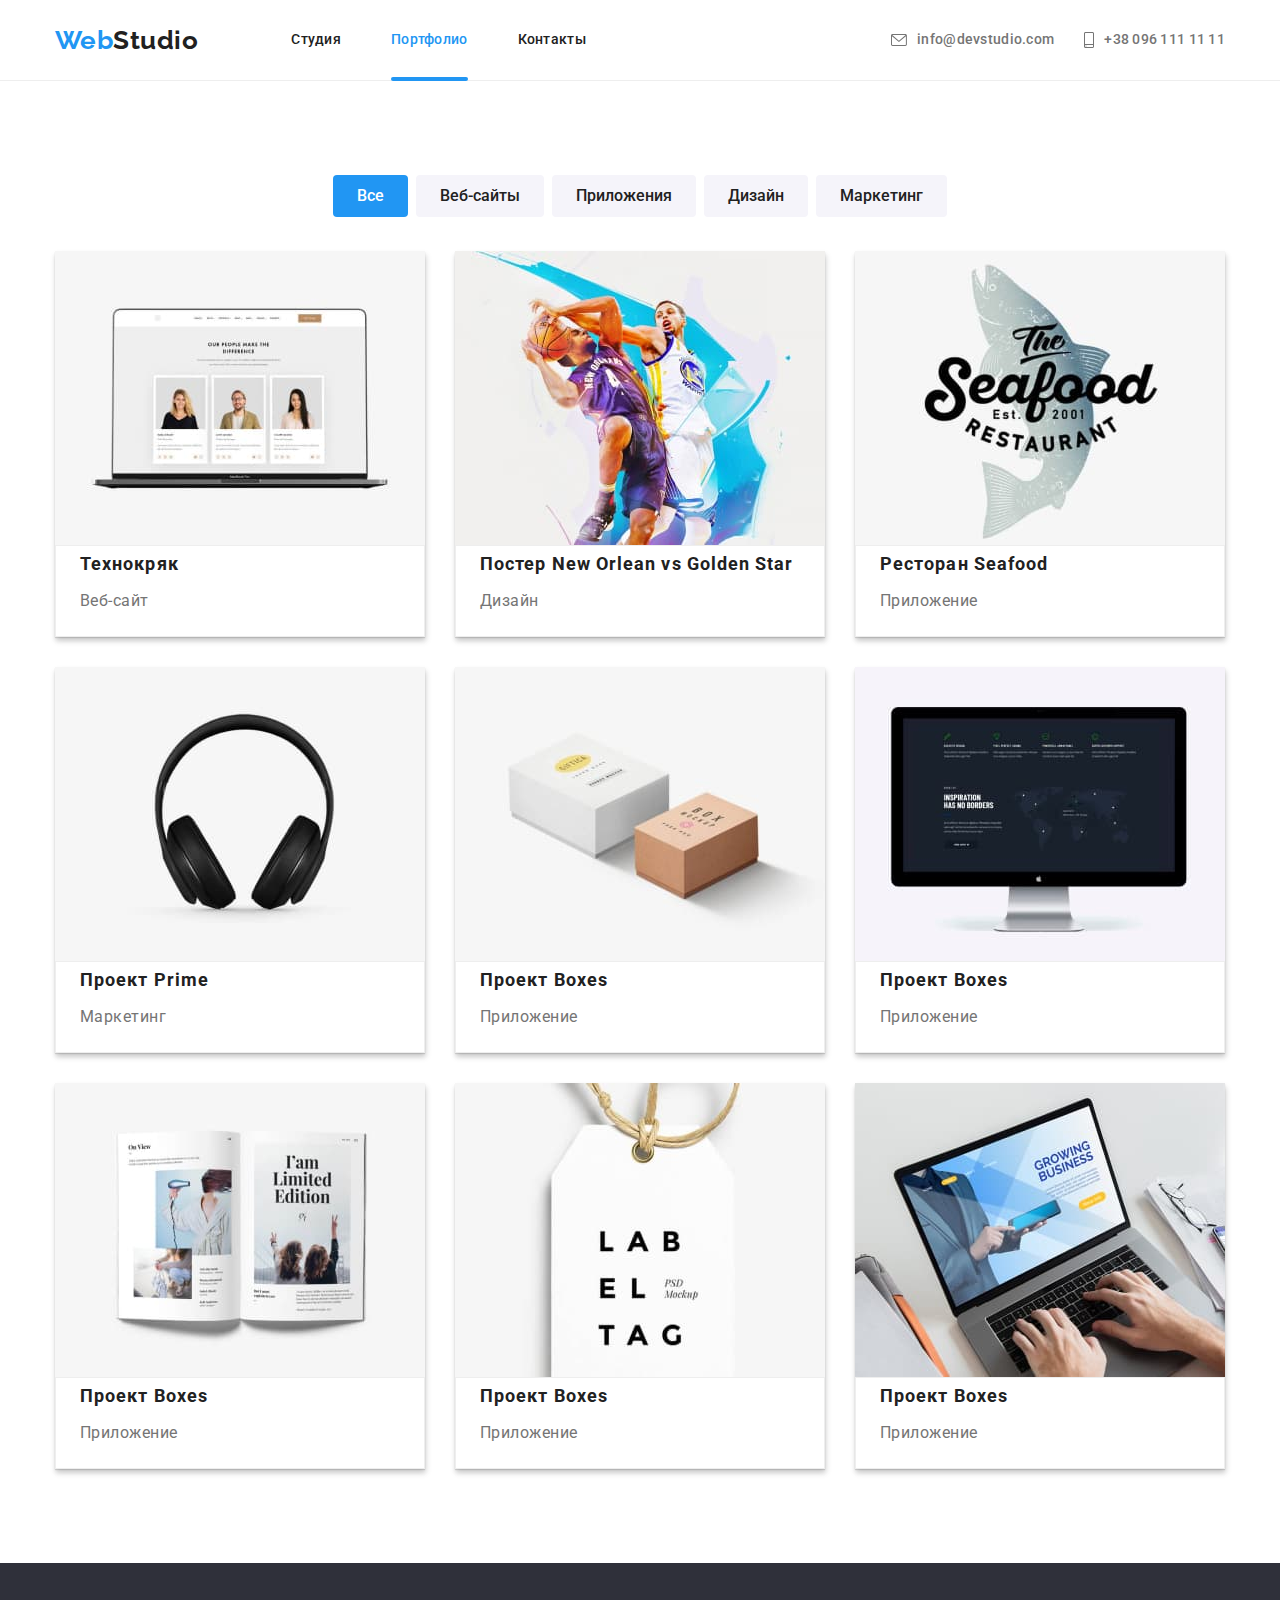
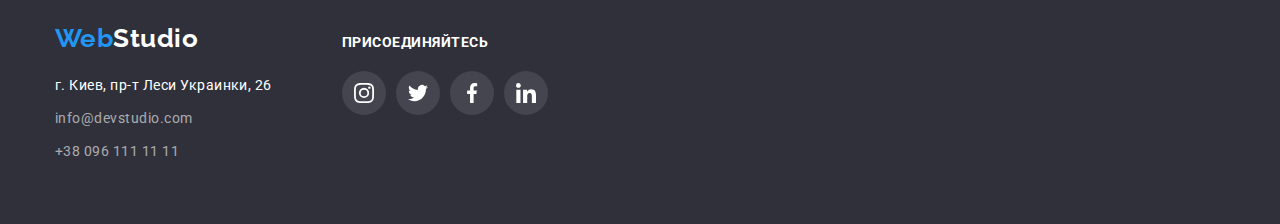
==== commit bcf0d5ae: "работа над ошибками +" ====
--- a/portfolio.html
+++ b/portfolio.html
@@ -8,7 +8,7 @@
     <link rel="stylesheet" href="https://cdnjs.cloudflare.com/ajax/libs/modern-normalize/1.1.0/modern-normalize.min.css">
     <link href="https://fonts.googleapis.com/css2?family=Raleway:wght@700&family=Roboto:wght@400;500;700;900&display=swap"
         rel="stylesheet">
-    <link rel="stylesheet" href="./css/styles.css" />
+    <link rel="stylesheet" href="./css/styles.css"/>
 </head>
 <body>
     <!-- Шапка-->
@@ -52,120 +52,97 @@
         <li class="type__item"><button type="button" class="type__button">Дизайн</button></li>
         <li class="type__item"><button type="button" class="type__button">Маркетинг</button></li>
         </ul>
-        <ul class="card-set list">
-            <li class="card-set__item">
-                <article class="project">
-                    <div class="project__meta">
-                        <img src="./images/techcrack.jpg" alt="techcrack" class="project__image" />
-                        <a href="" class="project__description">Ресурс предлагает комплексные предложения с разным уровнем
-                            функционала и сервисов. Все это позволит посетителю получить
-                            исчерпывающие сведения о компании или частном лице.</a>
-                    </div>
+        <ul class="project list">
+            <li class="project__item">
+                <div class="project__meta">
+                    <img src="./images/techcrack.jpg" alt="techcrack" class="project__image" />
+                    <a href="" class="project__description">Ресурс предлагает комплексные предложения с разным уровнем функционала и сервисов. Все это позволит посетителю получить исчерпывающие сведения о компании или частном лице.</a>
+                </div>
+                <div class="project__title"> 
                     <h2 class="project__name">Технокряк</h2>
                     <p class="project__type">Веб-сайт</p>
-                </article>
-            </li>
-            <li class="card-set__item">
-                <article class="project">
-                    <div class="project__meta">
-                        <img src="./images/New-Orlean.jpg" alt="Poster New Orlean" class="project__image" />
-                        <a href="" class="project__description">Ресурс предлагает комплексные предложения с разным уровнем
-                            функционала и сервисов. Все это позволит посетителю получить
-                            исчерпывающие сведения о компании или частном лице.</a>
-                    </div>
+                </div>
+            </li>
+            <li class="project__item">
+                <div class="project__meta">
+                    <img src="./images/New-Orlean.jpg" alt="Poster New Orlean" class="project__image" />
+                    <a href="" class="project__description">Ресурс предлагает комплексные предложения с разным уровнем функционала и сервисов. Все это позволит посетителю получить исчерпывающие сведения о компании или частном лице.</a>
+                </div>
+                <div class="project__title">
                     <h2 class="project__name">Постер New Orlean vs Golden Star</h2>
                     <p class="project__type">Дизайн</p>
-                </article>
-            </li>
-            <li class="card-set__item">
-                <article class="project">
-                    <div class="project__meta">
-                        <img src="./images/restaraunt-sea-food.jpg" alt="restaraunt Sea Food" class="project__image" />
-                        <a href="" class="project__description">Ресурс предлагает комплексные предложения с разным уровнем
-                            функционала и сервисов. Все
-                            это позволит посетителю получить исчерпывающие сведения о компании или частном лице.</a>
-                    </div>
+                </div>
+            </li>
+            <li class="project__item">
+                <div class="project__meta">
+                    <img src="./images/restaraunt-sea-food.jpg" alt="restaraunt Sea Food" class="project__image" />
+                    <a href="" class="project__description">Ресурс предлагает комплексные предложения с разным уровнем функционала и сервисов. Все это позволит посетителю получить исчерпывающие сведения о компании или частном лице.</a>
+                </div>
+                <div class="project__title">
                     <h2 class="project__name">Ресторан Seafood</h2>
                     <p class="project__type">Приложение</p>
-                </article>
-            </li>
-            <li class="card-set__item">
-                <article class="project">
-                    <div class="project__meta">
-                        <img src="./images/project-prime.jpg" alt="project Prime" class="project__image" />
-                        <a href="" class="project__description">Ресурс предлагает комплексные предложения с разным уровнем
-                            функционала и
-                            сервисов. Все это позволит посетителю получить исчерпывающие сведения о компании или частном
-                            лице.</a>
-                    </div>
+                </div>
+            </li>
+            <li class="project__item">
+                <div class="project__meta">
+                    <img src="./images/project-prime.jpg" alt="project Prime" class="project__image" />
+                    <a href="" class="project__description">Ресурс предлагает комплексные предложения с разным уровнем функционала и сервисов. Все это позволит посетителю получить исчерпывающие сведения о компании или частномлице.</a>
+                </div>
+                <div class="project__title">
                     <h2 class="project__name">Проект Prime</h2>
                     <p class="project__type">Маркетинг</p>
-                </article>
-            </li>
-            <li class="card-set__item">
-                <article class="project">
-                    <div class="project__meta">
-                        <img src="./images/project-boxes.jpg" alt="project Boxes" class="project__image" />
-                        <a href="" class="project__description">Ресурс предлагает комплексные предложения с разным уровнем
-                            функционала и
-                            сервисов. Все это позволит посетителю получить исчерпывающие сведения о компании или частном
-                            лице.</a>
-                    </div>
-                    <h2 class="project__name">Проект Boxes</h2>
-                    <p class="project__type">Приложение</p>
-                </article>
-            </li>
-            <li class="card-set__item">
-                <article class="project">
-                    <div class="project__meta">
-                        <img src="./images/inspirations.jpg" alt="Inspiration has no Borders" class="project__image" />
-                        <a href="" class="project__description">Ресурс предлагает комплексные предложения с разным уровнем
-                            функционала и
-                            сервисов. Все это позволит посетителю получить исчерпывающие сведения о компании или частном
-                            лице.</a>
-                    </div>
-                    <h2 class="project__name">Проект Boxes</h2>
-                    <p class="project__type">Приложение</p>
-                </article>
-            </li>
-            <li class="card-set__item">
-                <article class="project">
-                    <div class="project__meta">
-                        <img src="./images/limited-edition.jpg" alt="Limited Edition" class="project__image" />
-                        <a href="" class="project__description">Ресурс предлагает комплексные предложения с разным уровнем
-                            функционала и
-                            сервисов. Все это позволит посетителю получить исчерпывающие сведения о компании или частном
-                            лице.</a>
-                    </div>
-                    <h2 class="project__name">Проект Boxes</h2>
-                    <p class="project__type">Приложение</p>
-                </article>
-            </li>
-            <li class="card-set__item">
-                <article class="project">
-                    <div class="project__meta">
-                        <img src="./images/project-lab.jpg" alt="project LAB" class="project__image" />
-                        <a href="" class="project__description">Ресурс предлагает комплексные предложения с разным уровнем
-                            функционала и
-                            сервисов. Все это позволит посетителю получить исчерпывающие сведения о компании или частном
-                            лице.</a>
-                    </div>
-                    <h2 class="project__name">Проект Boxes</h2>
-                    <p class="project__type">Приложение</p>
-                </article>
-            </li>
-            <li class="card-set__item">
-                <article class="project">
-                    <div class="project__meta">
-                        <img src="./images/growing-business.jpg" alt="Growing Business" class="project__image" />
-                        <a href="" class="project__description">Ресурс предлагает комплексные предложения с разным уровнем
-                            функционала и
-                            сервисов. Все это позволит посетителю получить исчерпывающие сведения о компании или частном
-                            лице.</a>
-                    </div>
-                    <h2 class="project__name">Проект Boxes</h2>
-                    <p class="project__type">Приложение</p>
-                </article>
+                </div>
+            </li>
+            <li class="project__item">
+                <div class="project__meta">
+                    <img src="./images/project-boxes.jpg" alt="project Boxes" class="project__image" />
+                    <a href="" class="project__description">Ресурс предлагает комплексные предложения с разным уровне функционала и сервисов. Все это позволит посетителю получить исчерпывающие сведения о компании или частном лице.</a>
+                </div>
+                <div class="project__title">
+                    <h2 class="project__name">Проект Boxes</h2>
+                    <p class="project__type">Приложение</p>
+                </div>
+            </li>
+            <li class="project__item">
+                <div class="project__meta">
+                    <img src="./images/inspirations.jpg" alt="Inspiration has no Borders" class="project__image" />
+                    <a href="" class="project__description">Ресурс предлагает комплексные предложения с разным уровне функционала и сервисов. Все это позволит посетителю получить исчерпывающие сведения о компании или частном лице.</a>
+                </div>
+                <div class="project__title">
+                    <h2 class="project__name">Проект Boxes</h2>
+                    <p class="project__type">Приложение</p>
+                </div>
+            </li>
+            <li class="project__item">
+                <div class="project__meta">
+                    <img src="./images/limited-edition.jpg" alt="Limited Edition" class="project__image" />
+                    <a href="" class="project__description">Ресурс предлагает комплексные предложения с разным уровнем функционала и cервисов. Все это позволит посетителю получить исчерпывающие сведения о компании или частном лице.</a>
+                </div>
+                <div class="project__title">
+                    <h2 class="project__name">Проект Boxes</h2>
+                    <p class="project__type">Приложение</p>
+                </div>
+            </li>
+            <li class="project__item">
+                <div class="project__meta">
+                    <img src="./images/project-lab.jpg" alt="project LAB" class="project__image" />
+                    <a href="" class="project__description">Ресурс предлагает комплексные предложения с разным уровнем функционала и сервисов. Все это позволит посетителю получить исчерпывающие сведения о компании или частном лице.</a>
+                </div>
+                <div class="project__title">
+                    <h2 class="project__name">Проект Boxes</h2>
+                    <p class="project__type">Приложение</p>
+                </div>
+                
+            </li>
+            <li class="project__item">
+                <div class="project__meta">
+                    <img src="./images/growing-business.jpg" alt="Growing Business" class="project__image" />
+                    <a href="" class="project__description">Ресурс предлагает комплексные предложения с разным уровнем функционала и сервисов. Все это позволит посетителю получить исчерпывающие сведения о компании или частном лице.</a>
+                </div>
+                <div class="project__title">
+                    <h2 class="project__name">Проект Boxes</h2>
+                    <p class="project__type">Приложение</p>
+                </div>
             </li>
         </ul>
     </div>
@@ -179,7 +156,7 @@
                     <address class="address">
                         <ul class="address__list">
                             <li class="address__item"><a href="" class="address__location">г. Киев, пр-т Леси Украинки, 26</a></li>
-                            <li class="address__item"><a href="mailto:info@devstudio.com"class="address__contacts">info@devstudio.com</a></li>
+                            <li class="address__item"><a href="mailto:info@devstudio.com" class="address__contacts">info@devstudio.com</a></li>
                             <li class="address__item"><a href="tel:+380961111111" class="address__contacts">+38 096 111 11 11</a>
                             </li>
                         </ul>
--- a/css/styles.css
+++ b/css/styles.css
@@ -43,8 +43,7 @@
 }
 /* Линия для шапки */
 .header-page {
-    border-bottom: 1px solid #ECECEC;
-    background-color: var(--primary-white-color);
+    border-bottom: 1px solid #EEEEEE;
 }
 /* Логотип */
 .logo {
@@ -76,7 +75,7 @@
     color: var(--primary-text-color);
     font-size: 14px;
     font-weight: 500;
-    line-height: 1.14;
+    line-height: 1.14; 
     letter-spacing: 0.02em;
     text-decoration: none;
     display: block;
@@ -101,9 +100,10 @@
     position: relative;
 }
 .site-nav__link.current::after {
+    display: inline-block;
     position: absolute;
     content: "";
-    bottom: 0;
+    bottom: -1px;
     left: 0;
     border-radius: 4px;
     height: 4px;
@@ -160,8 +160,7 @@
         url(../images/main-img.jpg);
 }
 .hero-title {
-    margin-top: 0;
-    margin-bottom: 0;
+    margin: 0 auto;
     color: #ffffff;
     font-weight: 900;
     font-size: 44px;
@@ -169,8 +168,6 @@
     letter-spacing: 0.06em;
     text-transform: uppercase;
     max-width: 700px;
-    margin-left: auto;
-    margin-right: auto;
 }
 .button-primary {
     color: var(--primary-white-color);
@@ -211,8 +208,8 @@
     width: 100%;
     height: 100%;
     background-color: rgba(0, 0, 0, 0.2);
-
-    transition: opacity 250ms cubic-bezier(0.4, 0, 0.2, 1);
+    opacity: 1;
+    transition: opacity 1250ms cubic-bezier(0.4, 0, 0.2, 1);
 }
 
 .backdrop.is-hidden {
@@ -237,8 +234,8 @@
         0px 2px 1px rgba(0, 0, 0, 0.2);
     border-radius: 4px;
     transform: translate(-50%, -50%) scale(1);
-    transition: transform 1000ms cubic-bezier(0.4, 0, 0.2, 1),
-        opacity 250ms cubic-bezier(0.4, 0, 0.2, 1);
+    transition: transform 2000ms cubic-bezier(0.4, 0, 0.2, 1),
+        opacity 1250ms cubic-bezier(0.4, 0, 0.2, 1);
 }
 /* Модальная кнопка close  */
 .modal__button {
@@ -275,26 +272,21 @@
 }
 .work__list {
     display: flex;
+    justify-content: space-between;
     list-style: none;
     padding: 0;
     margin: 0;
 }
-.work__item {
-    margin-right: 30px;
-}
-.work__item:last-child {
-    margin-right: 0;
-}
+
 .work__image {
     background-color: #F5F4FA;
     width: 270px;
     height: 120px;
     border: none;
-    margin-bottom: 30px;
-    padding: 0;
     display: flex;
     align-items: center;
     justify-content: center;
+    padding: 0;
 }
 
 .work__icon {
@@ -307,13 +299,14 @@
     font-size: 14px;
     line-height: 1.14;
     text-transform: uppercase;
-    margin-top: 0;
-    margin-bottom: 10px;
+    margin-top: 20px;
+    margin-bottom: 0;
 }
 
 .work__description {
-    margin-top: 0;
+    margin-top: 10px;
     margin-bottom: 0;
+    width: 270px;
     font-size: 14px;
     font-weight: 400;
     line-height: 1.71;
@@ -322,18 +315,15 @@
 /* About / Чем мы занимаемся */
 .about__list {
     display: flex;
+    justify-content: space-between;
     list-style: none;
     padding: 0;
     margin: 0;
 }
 .about__item {
-    margin-right: 30px;
     position: relative;
-    display: flex;
-}
-.about__item:last-child {
-    margin-right: 0;
-}
+}
+
 .about__subject {
     position: absolute;
     left: 0;
@@ -352,6 +342,7 @@
 }
 /* Изображения для about */
 .about__image {
+    display: block;
     width: 370px;
 }
 /* Our team / Наша команда*/
@@ -360,23 +351,21 @@
 }
 .team__list {
     display: flex;
+    justify-content: space-between;
     list-style: none;
     padding: 0;
     margin: 0;
 }
 .team__item {
-    width: 270px;
-    margin-top: 0;
-    margin-bottom: 0;
-    margin-right: 30px;
     background-color: #ffffff;
     box-shadow: 0px 1px 3px rgba(0, 0, 0, 0.12),
                 0px 1px 1px rgba(0, 0, 0, 0.14),
                 0px 2px 1px rgba(0, 0, 0, 0.2);
     border-radius: 0px 0px 4px 4px;
 }
-.team__item:last-child {
-    margin-right: 0;
+.team__image {
+    width: 270px;
+    display: block;
 }
 .team__thumbs {
     padding: 30px 32px;
@@ -400,13 +389,11 @@
 /* Кнопки social link*/
 .social-link {
     display: flex;
+    justify-content: space-between;
+    width: 206px;
 }
 .social-link__item {
     display: flex;
-    margin-right: 10px;
-}
-.social-link__item:last-child {
-    margin-right: 0;
 }
 .social-link__button {
     display: flex;
@@ -434,6 +421,7 @@
 /* Clients / Постоянные клиенты */
 .clients__list {
     display: flex;
+    justify-content: space-between;
     list-style: none;
     padding: 0;
     margin: 0;
@@ -445,13 +433,6 @@
     height: 60px;
 }
 
-.clients__item {
-    margin-right: 30px;
-}
-
-.clients__item:last-child {
-    margin-right: 0;
-}
 
 .clients__button {
     display: flex;
@@ -527,6 +508,7 @@
 .address__contacts:focus {
     color: var(--accent-color);
 }
+
 .page-footer__title {
     margin-top: 0;
     margin-bottom: 20px;
@@ -542,10 +524,6 @@
     background: rgba(255, 255, 255, 0.1);
 }
 
-/*Портфолио*/
-.portfolio {
-    border: 1px solid #EEEEEE;
-}
 /*Кнопки в портфолио (с условным заголовком)*/
 .type {
     display: flex;
@@ -581,42 +559,39 @@
     background-color: var(--accent-color);
     }
 /* Projects / Cписок проектов в портфолио */
-.card-set {
+.project {
     display: flex;
     flex-wrap: wrap;
-}
-
-.card-set__item {
-    background: #FFFFFF;
-    border: 1px solid #EEEEEE;
+    margin: -15px;
+
+}
+
+.project__item {
+    margin: 15px;
     width: 370px;
-    margin-right: 30px;
-    margin-bottom: 30px;
-}
-
-.card-set__item:nth-child(3n) {
-    margin-right: 0;
-}
-
-.card-set__item:nth-last-child(-n + 3) {
-    margin-bottom: 0;
+    flex-basis: calc((100% - 90px) / 3);
+    box-shadow: 0px 1px 1px rgba(0, 0, 0, 0.12), 
+    0px 4px 4px rgba(0, 0, 0, 0.06), 
+    1px 4px 6px rgba(0, 0, 0, 0.16);
 }
 
 .project__meta {
     position: relative;
     overflow: hidden;
 }
+.project__title {
+    border: 1px solid #EEEEEE;
+}
 
 .project__image {
     width: 370px;
-    margin-top: 0;
-    margin-bottom: 20px;
+    display: block;
 }
 
 .project__name {
     margin: 0 24px 4px 24px;
     color: var(--primary-text-color);
-    font-size: 16px;
+    font-size: 18px;
     font-weight: 700;
     line-height: 2;
     letter-spacing: 0.06em;
@@ -651,7 +626,7 @@
     transition: transform 250ms cubic-bezier(0.4, 0, 0.2, 1);
 }
 
-.project:hover .project__description {
+.project__item:hover .project__description {
     opacity: 1;
     transform: translateY(0);
 }